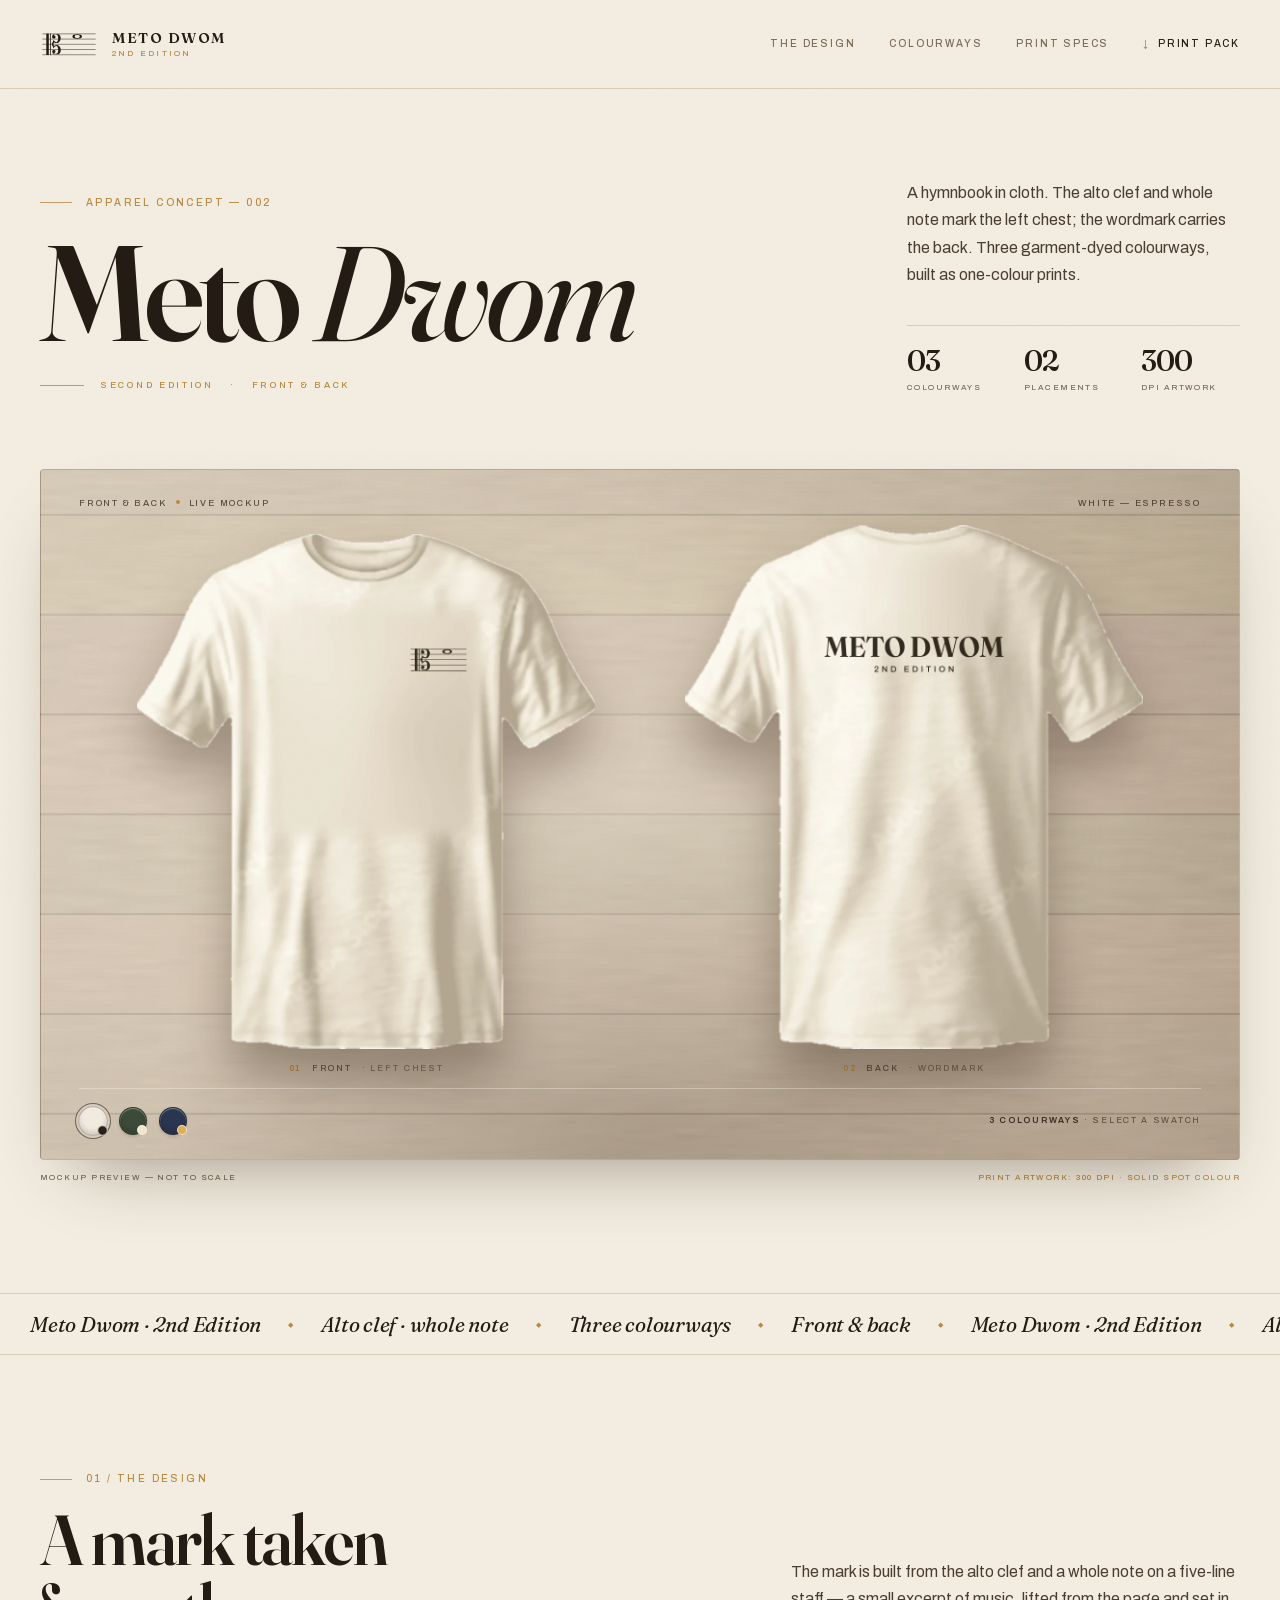
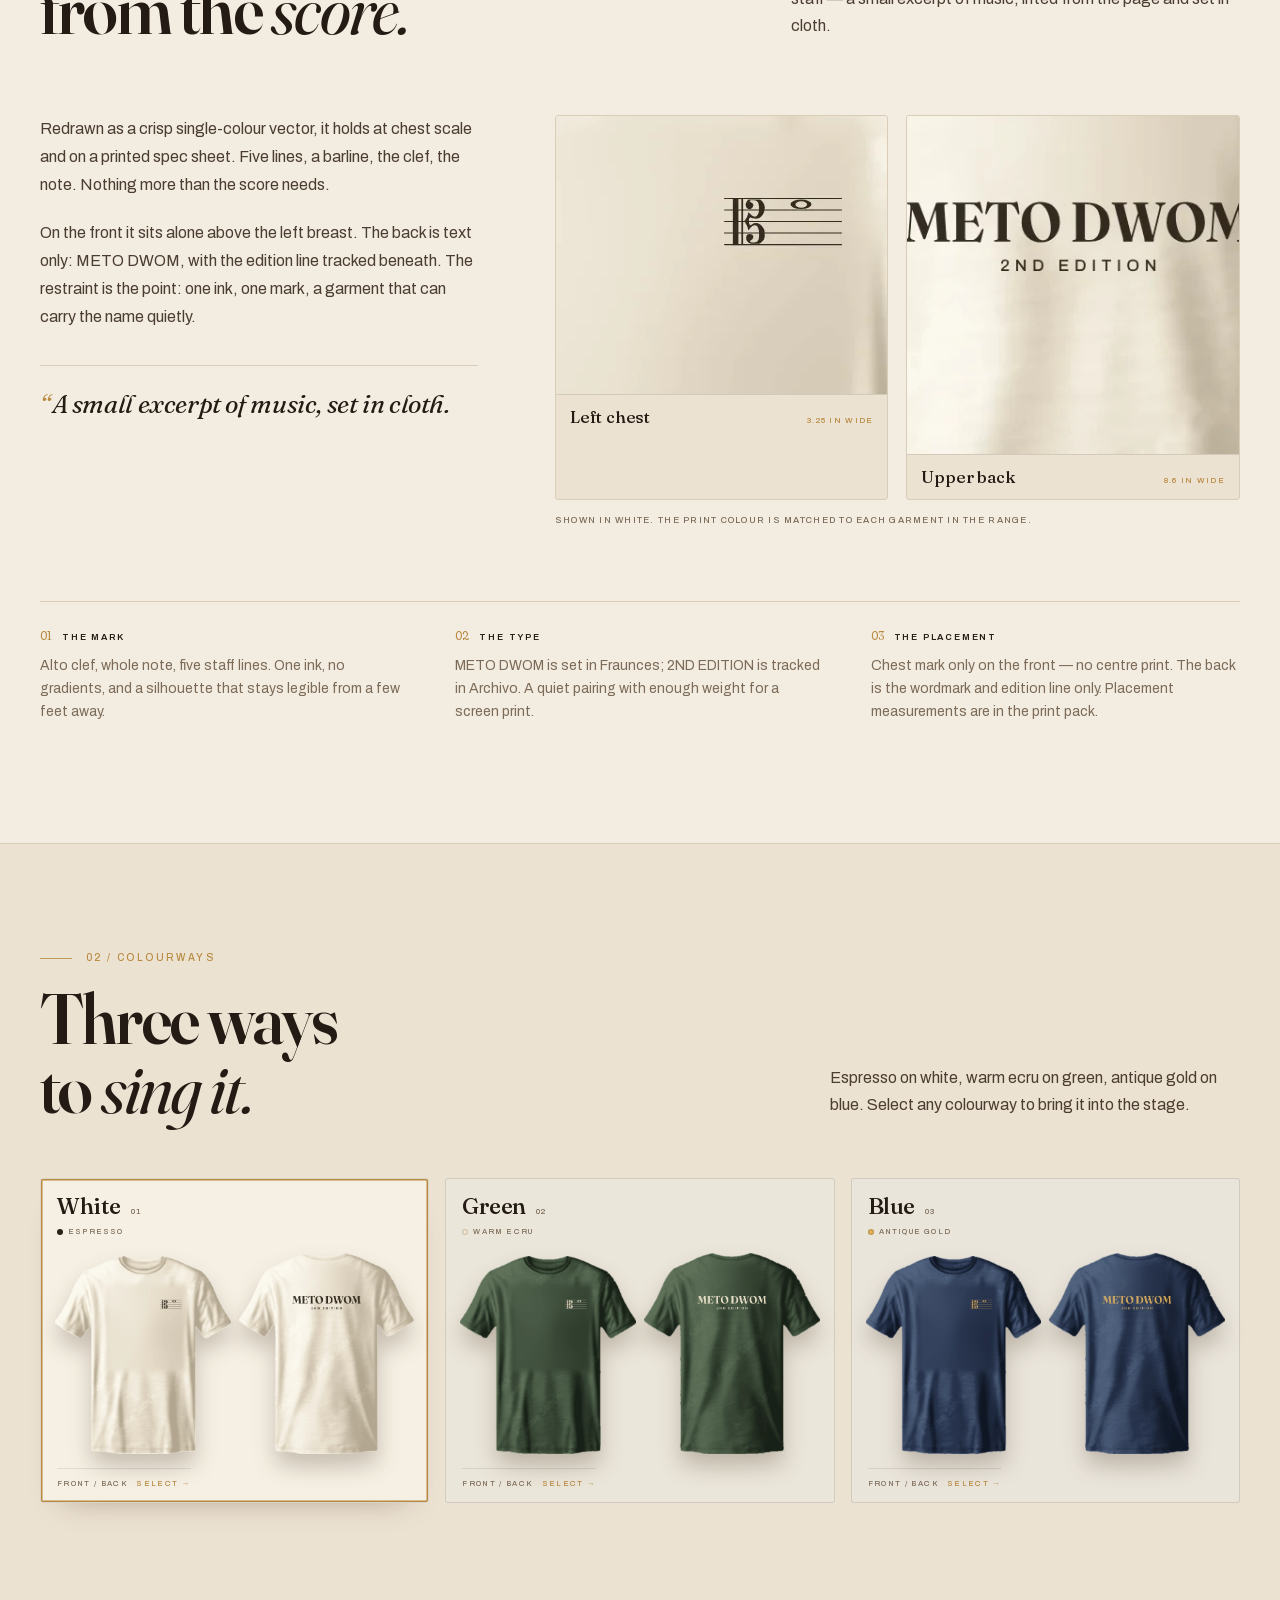
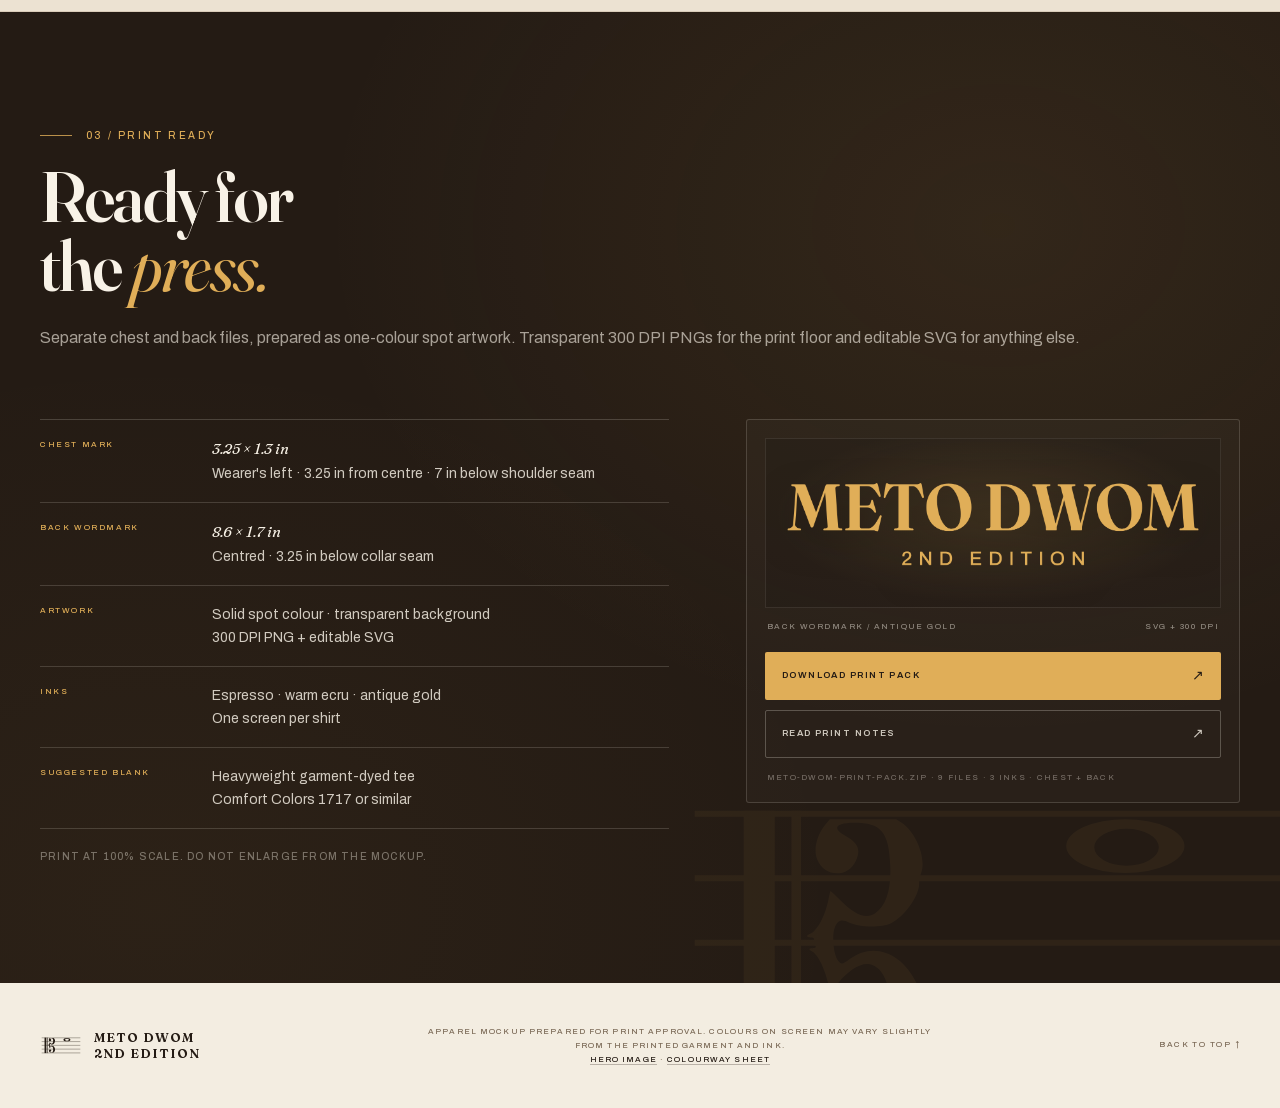
==== index.html @ 5fa2d460 "Build Meto Dwom 2nd Edition mockup" ====
<!doctype html>
<html lang="en">
<head>
  <meta charset="utf-8">
  <meta name="viewport" content="width=device-width, initial-scale=1">
  <title>Meto Dwom 2nd Edition — Apparel Mockup</title>
  <meta name="description" content="Apparel mockup for Meto Dwom 2nd Edition. Alto clef chest mark and back wordmark across three garment colourways, with print-ready artwork.">
  <meta name="theme-color" content="#f3ede1">
  <link rel="icon" href="assets/img/mark.svg" type="image/svg+xml">
  <link rel="alternate icon" href="favicon.ico">
  <link rel="apple-touch-icon" href="assets/img/apple-touch-icon.png">
  <link rel="preload" href="assets/fonts/fraunces-var.woff2" as="font" type="font/woff2" crossorigin>
  <link rel="preload" href="assets/fonts/archivo-var.woff2" as="font" type="font/woff2" crossorigin>
  <link rel="stylesheet" href="assets/css/style.css">
</head>
<body id="top">
  <svg class="svg-sprite" aria-hidden="true" focusable="false">
    <defs>
      <symbol id="staff-mark" viewBox="0 0 600 296">
        <g fill="none" stroke="currentColor" stroke-width="5" stroke-linecap="butt">
        <path d="M24 40H576"/><path d="M24 94H576"/><path d="M24 148H576"/><path d="M24 202H576"/><path d="M24 256H576"/>
        </g>
        <rect x="65" y="37.5" width="26" height="221" fill="currentColor"/>
        <rect x="105" y="37.5" width="8" height="221" fill="currentColor"/>
        <g transform="translate(117 40.5)"><g transform="translate(0 215) scale(0.1 -0.1)"><path d="M166 2067 c-75 -91 -103 -208 -72 -291 59 -154 259 -161 327 -11 42 92 15 150 -97 210 -107 58 -71 105 80 105 227 0 291 -75 303 -358 9 -200 -34 -337 -126 -399 -77 -52 -172 -15 -298 115 -40 41 -75 73 -76 71 -2 -2 -10 -33 -17 -69 -28 -142 -96 -267 -156 -291 -33 -12 -30 -29 6 -29 30 0 40 -13 19 -25 -7 -5 -3 -15 10 -29 24 -25 19 -36 -16 -36 -30 0 -30 -14 0 -27 51 -24 120 -173 142 -305 8 -50 15 -48 59 17 78 113 199 194 273 182 118 -20 183 -164 183 -410 0 -301 -54 -389 -244 -395 -160 -5 -223 42 -136 103 124 86 144 186 54 270 -45 42 -194 38 -235 -7 -81 -90 -60 -254 46 -347 77 -67 93 -71 316 -71 l201 0 60 32 c129 68 201 189 202 333 0 162 -10 248 -34 305 -119 279 -371 380 -572 229 -62 -46 -70 -47 -97 -14 -39 50 -55 213 -27 280 26 61 53 70 122 38 84 -40 271 -41 349 -4 113 55 235 229 234 331 -1 25 7 64 16 87 47 117 -39 341 -162 422 l-46 31 -278 0 -278 0 -35 -43z" fill="currentColor"/></g></g>
        <path d="M335 67a49.5 22.5 0 1 0 99 0a49.5 22.5 0 1 0 -99 0Z M358.5 68a27 15.5 0 1 0 54 0a27 15.5 0 1 0 -54 0Z" fill="currentColor" fill-rule="evenodd"/>
      </symbol>
    </defs>
  </svg>

  <header class="site-header">
    <div class="container header-inner">
      <a class="brand" href="#top" aria-label="Meto Dwom 2nd Edition, back to top">
        <svg class="brand-mark" viewBox="0 0 600 296" aria-hidden="true"><use href="#staff-mark"/></svg>
        <span class="brand-words">
          <span class="brand-name">Meto Dwom</span>
          <span class="brand-sub">2nd Edition</span>
        </span>
      </a>
      <nav class="header-nav" aria-label="Page sections">
        <a href="#design">The design</a>
        <a href="#colourways">Colourways</a>
        <a href="#print">Print specs</a>
        <a class="nav-cta" href="print/meto-dwom-print-pack.zip" download>Print pack</a>
      </nav>
    </div>
  </header>

  <main>
    <section class="hero" aria-labelledby="hero-title">
      <div class="container hero-head">
        <div class="hero-title">
          <p class="eyebrow">Apparel concept — 002</p>
          <h1 id="hero-title">Meto <em>Dwom</em></h1>
          <p class="edition-line">Second Edition <span>·</span> Front &amp; back</p>
        </div>
        <div class="hero-aside">
          <p class="lede">A hymnbook in cloth. The alto clef and whole note mark the left chest; the wordmark carries the back. Three garment-dyed colourways, built as one-colour prints.</p>
          <dl class="stats">
            <div><dt>03</dt><dd>colourways</dd></div>
            <div><dt>02</dt><dd>placements</dd></div>
            <div><dt>300</dt><dd>DPI artwork</dd></div>
          </dl>
        </div>
      </div>

      <div class="container stage-shell">
        <div class="stage" id="stage">
          <div class="stage-head">
            <span class="stage-label">Front &amp; back<span class="dot"></span>Live mockup</span>
            <span class="stage-meta" id="stage-meta">White — Espresso</span>
          </div>

          <div class="shirt-pair">
            <figure class="shirt-figure">
              <div class="shirt-wrap">
                <img id="hero-front" src="assets/img/tees/white-front.webp" width="966" height="1088" alt="White T-shirt, front view, with the Meto Dwom staff mark on the left chest" fetchpriority="high">
              </div>
              <figcaption><span class="fig-num">01</span> <span>Front</span> <span class="fig-detail">· Left chest</span></figcaption>
            </figure>
            <figure class="shirt-figure">
              <div class="shirt-wrap">
                <img id="hero-back" src="assets/img/tees/white-back.webp" width="950" height="1088" alt="White T-shirt, back view, with the Meto Dwom 2nd Edition wordmark" fetchpriority="high">
              </div>
              <figcaption><span class="fig-num">02</span> <span>Back</span> <span class="fig-detail">· Wordmark</span></figcaption>
            </figure>
          </div>

          <div class="stage-foot">
            <div class="swatches" id="swatches" role="group" aria-label="Choose a shirt colour"></div>
            <div class="stage-hint"><strong>3 colourways</strong> · select a swatch</div>
          </div>
        </div>
        <div class="stage-caption">
          <span>Mockup preview — not to scale</span>
          <span>Print artwork: 300 DPI · solid spot colour</span>
        </div>
      </div>
    </section>

    <div class="marquee" aria-hidden="true">
      <div class="marquee-track">
        <span>Meto Dwom · 2nd Edition</span><span>Alto clef · whole note</span><span>Three colourways</span><span>Front &amp; back</span>
        <span>Meto Dwom · 2nd Edition</span><span>Alto clef · whole note</span><span>Three colourways</span><span>Front &amp; back</span>
      </div>
    </div>

    <section class="design" id="design" aria-labelledby="design-title">
      <div class="container">
        <div class="design-head">
          <div>
            <p class="kicker">01 / The design</p>
            <h2 class="section-title" id="design-title">A mark taken<br>from the <em>score.</em></h2>
          </div>
          <p class="section-intro">The mark is built from the alto clef and a whole note on a five-line staff — a small excerpt of music, lifted from the page and set in cloth.</p>
        </div>

        <div class="design-grid">
          <div class="design-copy">
            <p>Redrawn as a crisp single-colour vector, it holds at chest scale and on a printed spec sheet. Five lines, a barline, the clef, the note. Nothing more than the score needs.</p>
            <p>On the front it sits alone above the left breast. The back is text only: METO DWOM, with the edition line tracked beneath. The restraint is the point: one ink, one mark, a garment that can carry the name quietly.</p>
            <blockquote class="pullquote">A small excerpt of music, set in cloth.</blockquote>
          </div>

          <div>
            <div class="detail-grid">
              <figure class="detail-card">
                <img src="assets/img/detail-chest.webp" width="370" height="278" alt="Close-up of the staff mark printed on the left chest of the white shirt" loading="lazy">
                <figcaption class="detail-meta">
                  <h3>Left chest</h3>
                  <span>3.25 in wide</span>
                </figcaption>
              </figure>
              <figure class="detail-card">
                <img src="assets/img/detail-back.webp" width="450" height="338" alt="Close-up of the Meto Dwom back wordmark on the white shirt" loading="lazy">
                <figcaption class="detail-meta">
                  <h3>Upper back</h3>
                  <span>8.6 in wide</span>
                </figcaption>
              </figure>
            </div>
            <p class="detail-caption">Shown in White. The print colour is matched to each garment in the range.</p>
          </div>
        </div>

        <div class="notes-row">
          <div class="note">
            <h3><span>01</span> The mark</h3>
            <p>Alto clef, whole note, five staff lines. One ink, no gradients, and a silhouette that stays legible from a few feet away.</p>
          </div>
          <div class="note">
            <h3><span>02</span> The type</h3>
            <p>METO DWOM is set in Fraunces; 2ND EDITION is tracked in Archivo. A quiet pairing with enough weight for a screen print.</p>
          </div>
          <div class="note">
            <h3><span>03</span> The placement</h3>
            <p>Chest mark only on the front — no centre print. The back is the wordmark and edition line only. Placement measurements are in the print pack.</p>
          </div>
        </div>
      </div>
    </section>

    <section class="colourways" id="colourways" aria-labelledby="colour-title">
      <div class="container">
        <div class="colour-head">
          <div>
            <p class="kicker">02 / Colourways</p>
            <h2 class="section-title" id="colour-title">Three ways<br>to <em>sing it.</em></h2>
          </div>
          <p class="section-intro">Espresso on white, warm ecru on green, antique gold on blue. Select any colourway to bring it into the stage.</p>
        </div>
        <div class="colour-grid" id="colour-grid"></div>
      </div>
    </section>

    <section class="print" id="print" aria-labelledby="print-title">
      <svg class="print-watermark" viewBox="0 0 600 296" aria-hidden="true"><use href="#staff-mark"/></svg>
      <div class="container">
        <div class="print-head">
          <p class="kicker">03 / Print ready</p>
          <h2 class="section-title" id="print-title">Ready for<br>the <em>press.</em></h2>
          <p class="section-intro">Separate chest and back files, prepared as one-colour spot artwork. Transparent 300 DPI PNGs for the print floor and editable SVG for anything else.</p>
        </div>

        <div class="print-grid">
          <div>
            <dl class="spec-list">
              <div class="spec-row">
                <dt>Chest mark</dt>
                <dd><em>3.25 × 1.3 in</em><br>Wearer's left · 3.25 in from centre · 7 in below shoulder seam</dd>
              </div>
              <div class="spec-row">
                <dt>Back wordmark</dt>
                <dd><em>8.6 × 1.7 in</em><br>Centred · 3.25 in below collar seam</dd>
              </div>
              <div class="spec-row">
                <dt>Artwork</dt>
                <dd>Solid spot colour · transparent background<br>300 DPI PNG + editable SVG</dd>
              </div>
              <div class="spec-row">
                <dt>Inks</dt>
                <dd>Espresso · warm ecru · antique gold<br>One screen per shirt</dd>
              </div>
              <div class="spec-row">
                <dt>Suggested blank</dt>
                <dd>Heavyweight garment-dyed tee<br>Comfort Colors 1717 or similar</dd>
              </div>
            </dl>
            <p class="spec-note">Print at 100% scale. Do not enlarge from the mockup.</p>
          </div>

          <div class="print-card">
            <div class="print-art">
              <img src="print/meto-dwom-back-gold.png" width="2700" height="626" alt="Gold Meto Dwom 2nd Edition back wordmark artwork on a dark panel" loading="lazy">
            </div>
            <div class="print-art-label">
              <span>Back wordmark / antique gold</span>
              <span>SVG + 300 DPI</span>
            </div>
            <div class="print-actions">
              <a class="btn" href="print/meto-dwom-print-pack.zip" download>Download print pack</a>
              <a class="btn btn-ghost" href="print/README.md" target="_blank" rel="noopener">Read print notes</a>
            </div>
            <p class="file-note">meto-dwom-print-pack.zip · 9 files · 3 inks · chest + back</p>
          </div>
        </div>
      </div>
    </section>
  </main>

  <footer class="site-footer">
    <div class="container footer-inner">
      <a class="footer-brand" href="#top" aria-label="Back to top">
        <svg class="brand-mark" viewBox="0 0 600 296" aria-hidden="true"><use href="#staff-mark"/></svg>
        <span>Meto Dwom<br>2nd Edition</span>
      </a>
      <p class="footer-note">Apparel mockup prepared for print approval. Colours on screen may vary slightly from the printed garment and ink.<br><a href="exports/meto-dwom-hero-white.png">Hero image</a> · <a href="exports/meto-dwom-colourways.png">Colourway sheet</a></p>
      <a class="to-top" href="#top">Back to top ↑</a>
    </div>
  </footer>

  <noscript>
    <div class="container" style="padding: 20px 0 40px; font-size: 12px; letter-spacing: .08em; text-transform: uppercase; color: #7c6b58;">
      Enable JavaScript to view the full colourway library.
    </div>
  </noscript>

  <script src="assets/js/app.js" defer></script>
</body>
</html>
---- assets/css/style.css ----
/* ---------------------------------------------------------------
   Meto Dwom 2nd Edition — apparel mockup
   --------------------------------------------------------------- */

@font-face {
  font-family: 'Fraunces';
  src: url('../fonts/fraunces-var.woff2') format('woff2');
  font-weight: 100 900;
  font-style: normal;
  font-display: swap;
}
@font-face {
  font-family: 'Fraunces';
  src: url('../fonts/fraunces-italic-var.woff2') format('woff2');
  font-weight: 400;
  font-style: italic;
  font-display: swap;
}
@font-face {
  font-family: 'Archivo';
  src: url('../fonts/archivo-var.woff2') format('woff2');
  font-weight: 100 900;
  font-style: normal;
  font-display: swap;
}

:root {
  --paper: #f3ede1;
  --paper-deep: #ece2d2;
  --cream: #f8f2e7;
  --ink: #241b14;
  --ink-soft: #4b3d30;
  --muted: #7c6b58;
  --line: #d9ccb9;
  --line-soft: rgba(36, 27, 20, .12);
  --gold: #b8893f;
  --gold-ink: #e0ae58;
  --espresso: #241b14;
  --display: 'Fraunces', 'Iowan Old Style', Georgia, serif;
  --sans: 'Archivo', 'Helvetica Neue', Helvetica, Arial, sans-serif;
  --ease: cubic-bezier(.22, .8, .28, 1);
}

* { box-sizing: border-box; }

html {
  scroll-behavior: smooth;
  -webkit-text-size-adjust: 100%;
}

body {
  margin: 0;
  background: var(--paper);
  color: var(--ink);
  font-family: var(--sans);
  font-size: 16px;
  line-height: 1.6;
  -webkit-font-smoothing: antialiased;
  text-rendering: optimizeLegibility;
}

body::after {
  content: '';
  position: fixed;
  inset: 0;
  z-index: 50;
  pointer-events: none;
  opacity: .028;
  background-image: url('../img/grain.png');
  background-size: 160px 160px;
  mix-blend-mode: multiply;
}

::selection {
  background: var(--gold-ink);
  color: var(--ink);
}

img { max-width: 100%; }
a { color: inherit; }
button { font: inherit; color: inherit; }

.svg-sprite {
  position: absolute;
  width: 0;
  height: 0;
  overflow: hidden;
}

.container {
  width: min(1320px, calc(100% - 80px));
  margin-inline: auto;
}

.eyebrow,
.kicker {
  display: flex;
  align-items: center;
  gap: 14px;
  margin: 0;
  font-family: var(--sans);
  font-size: 10px;
  font-weight: 500;
  line-height: 1.2;
  letter-spacing: .24em;
  text-transform: uppercase;
  color: var(--gold);
}

.eyebrow::before,
.kicker::before {
  content: '';
  width: 32px;
  height: 1px;
  flex: none;
  background: currentColor;
  opacity: .8;
}

.section-title {
  margin: 20px 0 0;
  font-family: var(--display);
  font-weight: 600;
  font-size: clamp(2.75rem, 5.5vw, 5rem);
  line-height: .98;
  letter-spacing: -.025em;
  font-variation-settings: 'opsz' 144, 'wght' 600;
}

.section-title em {
  font-weight: 400;
  font-style: italic;
}

.section-intro {
  margin: 24px 0 0;
  max-width: 480px;
  color: var(--ink-soft);
  font-size: 16px;
  line-height: 1.7;
}

/* ---------------- header ---------------- */

.site-header {
  border-bottom: 1px solid var(--line);
}

.header-inner {
  min-height: 88px;
  display: flex;
  align-items: center;
  justify-content: space-between;
  gap: 28px;
}

.brand {
  display: inline-flex;
  align-items: center;
  gap: 14px;
  text-decoration: none;
}

.brand-mark {
  width: 58px;
  height: auto;
  color: var(--ink);
  flex: none;
}

.brand-words {
  display: flex;
  flex-direction: column;
  gap: 5px;
}

.brand-name {
  font-family: var(--display);
  font-size: 15px;
  font-weight: 600;
  letter-spacing: .1em;
  line-height: 1;
  text-transform: uppercase;
  font-variation-settings: 'opsz' 60, 'wght' 600;
}

.brand-sub {
  font-size: 8px;
  font-weight: 500;
  letter-spacing: .28em;
  line-height: 1;
  text-transform: uppercase;
  color: var(--gold);
}

.header-nav {
  display: flex;
  align-items: center;
  gap: 34px;
}

.header-nav a {
  position: relative;
  font-size: 10px;
  font-weight: 500;
  letter-spacing: .18em;
  text-transform: uppercase;
  text-decoration: none;
  color: var(--muted);
  transition: color .2s ease;
}

.header-nav a::after {
  content: '';
  position: absolute;
  left: 0;
  right: 0;
  bottom: -7px;
  height: 1px;
  background: var(--ink);
  transform: scaleX(0);
  transform-origin: left;
  transition: transform .3s var(--ease);
}

.header-nav a:hover { color: var(--ink); }
.header-nav a:hover::after { transform: scaleX(1); }

.header-nav .nav-cta {
  color: var(--ink);
  padding: 10px 0;
}

.header-nav .nav-cta::before {
  content: '↓';
  margin-right: 8px;
  color: var(--gold);
}

.header-nav .nav-cta::after { display: none; }

/* ---------------- hero ---------------- */

.hero {
  padding-top: clamp(56px, 7vw, 96px);
}

.hero-head {
  display: grid;
  grid-template-columns: minmax(0, 1.4fr) minmax(280px, .6fr);
  align-items: end;
  gap: clamp(36px, 7vw, 112px);
}

.hero-title {
  animation: rise .9s var(--ease) both;
}

.hero-title h1 {
  margin: 28px 0 0;
  font-family: var(--display);
  font-weight: 600;
  font-size: clamp(4.4rem, 10.6vw, 9.6rem);
  line-height: .82;
  letter-spacing: -.038em;
  font-variation-settings: 'opsz' 144, 'wght' 600;
}

.hero-title h1 em {
  display: inline-block;
  font-weight: 400;
  font-style: italic;
  letter-spacing: -.025em;
}

.edition-line {
  display: flex;
  align-items: center;
  gap: 16px;
  margin-top: 30px;
  font-size: 9px;
  font-weight: 500;
  letter-spacing: .3em;
  text-transform: uppercase;
  color: var(--gold);
}

.edition-line::before {
  content: '';
  width: 44px;
  height: 1px;
  background: var(--gold);
  opacity: .8;
}

.hero-aside {
  padding-bottom: 8px;
  animation: rise .9s .12s var(--ease) both;
}

.lede {
  margin: 0;
  max-width: 440px;
  color: var(--ink-soft);
  font-size: 16px;
  line-height: 1.72;
}

.stats {
  display: grid;
  grid-template-columns: repeat(3, 1fr);
  gap: 18px;
  margin: 36px 0 0;
  padding-top: 20px;
  border-top: 1px solid var(--line);
}

.stats div { min-width: 0; }

.stats dt {
  font-family: var(--display);
  font-size: 30px;
  font-weight: 500;
  line-height: 1;
  letter-spacing: -.03em;
  font-variation-settings: 'opsz' 60, 'wght' 500;
}

.stats dd {
  margin: 7px 0 0;
  font-size: 8px;
  font-weight: 500;
  letter-spacing: .18em;
  line-height: 1.35;
  text-transform: uppercase;
  color: var(--muted);
}

/* ---------------- stage ---------------- */

.stage-shell {
  margin-top: clamp(42px, 6vw, 68px);
  animation: rise 1s .2s var(--ease) both;
}

.stage {
  position: relative;
  isolation: isolate;
  overflow: hidden;
  padding: 26px 38px 24px;
  border: 1px solid rgba(88, 58, 28, .16);
  border-radius: 4px;
  background-image:
    linear-gradient(112deg, rgba(255, 248, 235, .3), rgba(68, 43, 20, .16)),
    url('../img/wood.webp');
  background-size: cover;
  background-position: center;
  box-shadow: 0 34px 70px -35px rgba(46, 29, 12, .45);
}

.stage::before {
  content: '';
  position: absolute;
  inset: 0;
  z-index: -1;
  background:
    radial-gradient(ellipse at 50% 48%, rgba(255, 248, 233, .34), transparent 62%),
    radial-gradient(ellipse at 50% 110%, rgba(44, 26, 10, .2), transparent 58%);
}

.stage-head,
.stage-foot,
.stage-caption {
  display: flex;
  align-items: center;
  justify-content: space-between;
  gap: 20px;
}

.stage-head {
  position: relative;
  z-index: 2;
  font-size: 9px;
  font-weight: 500;
  letter-spacing: .2em;
  text-transform: uppercase;
  color: rgba(42, 27, 15, .7);
}

.stage-head .dot {
  display: inline-block;
  width: 4px;
  height: 4px;
  margin: 0 9px 2px;
  border-radius: 50%;
  background: var(--gold);
}

.stage-meta { text-align: right; }

.shirt-pair {
  display: grid;
  grid-template-columns: repeat(2, minmax(0, 1fr));
  align-items: end;
  gap: clamp(24px, 7vw, 104px);
  max-width: 1050px;
  margin: 4px auto 2px;
  padding: 10px 2% 6px;
}

.shirt-figure {
  margin: 0;
  text-align: center;
}

.shirt-wrap {
  position: relative;
  filter: drop-shadow(0 30px 25px rgba(43, 24, 8, .33));
  transition: transform .6s var(--ease), filter .6s var(--ease);
}

.shirt-figure:hover .shirt-wrap {
  transform: translateY(-5px);
  filter: drop-shadow(0 38px 32px rgba(43, 24, 8, .37));
}

.shirt-wrap img {
  display: block;
  width: 100%;
  height: auto;
  transition: opacity .22s ease;
}

.shirt-wrap img.is-swapping { opacity: .15; }

.shirt-figure figcaption {
  display: flex;
  justify-content: center;
  align-items: baseline;
  gap: 10px;
  margin-top: 14px;
  font-size: 8.5px;
  font-weight: 500;
  line-height: 1.3;
  letter-spacing: .22em;
  text-transform: uppercase;
  color: rgba(42, 27, 15, .66);
}

.fig-num {
  color: var(--gold);
  font-weight: 600;
}

.fig-detail { opacity: .7; }

.stage-foot {
  position: relative;
  z-index: 2;
  margin-top: 8px;
  padding-top: 18px;
  border-top: 1px solid rgba(255, 248, 235, .32);
}

.swatches {
  display: flex;
  flex-wrap: wrap;
  align-items: center;
  gap: 12px;
}

.swatch {
  position: relative;
  width: 28px;
  height: 28px;
  padding: 0;
  border: 1px solid rgba(34, 22, 12, .28);
  border-radius: 50%;
  background: var(--c);
  cursor: pointer;
  transition: transform .22s var(--ease), box-shadow .22s ease;
  box-shadow:
    inset 0 1px 1px rgba(255, 255, 255, .38),
    inset 0 -3px 5px rgba(0, 0, 0, .13),
    0 2px 3px rgba(50, 30, 12, .14);
}

.swatch::after {
  content: '';
  position: absolute;
  right: -1px;
  bottom: -1px;
  width: 8px;
  height: 8px;
  border: 1px solid rgba(255, 248, 235, .7);
  border-radius: 50%;
  background: var(--inkdot, var(--ink));
}

.swatch:hover { transform: scale(1.1); }

.swatch:focus-visible {
  outline: 1px solid var(--paper);
  outline-offset: 4px;
}

.swatch.is-active {
  transform: scale(1.06);
  box-shadow:
    inset 0 1px 1px rgba(255, 255, 255, .38),
    inset 0 -3px 5px rgba(0, 0, 0, .13),
    0 0 0 2px rgba(255, 248, 235, .7),
    0 0 0 3px rgba(38, 24, 13, .55);
}

.stage-hint {
  font-size: 8.5px;
  font-weight: 500;
  letter-spacing: .2em;
  line-height: 1.4;
  text-transform: uppercase;
  color: rgba(42, 27, 15, .58);
  text-align: right;
}

.stage-hint strong {
  color: rgba(42, 27, 15, .86);
  font-weight: 600;
}

.stage-caption {
  margin-top: 12px;
  font-size: 8px;
  font-weight: 500;
  letter-spacing: .18em;
  line-height: 1.4;
  text-transform: uppercase;
  color: var(--muted);
}

.stage-caption span:last-child { color: var(--gold); }

/* ---------------- marquee ---------------- */

.marquee {
  position: relative;
  overflow: hidden;
  height: 62px;
  margin-top: clamp(70px, 9vw, 110px);
  border-top: 1px solid var(--line);
  border-bottom: 1px solid var(--line);
}

.marquee-track {
  position: absolute;
  top: 0;
  left: 0;
  display: flex;
  align-items: center;
  width: max-content;
  height: 100%;
  animation: marquee 42s linear infinite;
}

.marquee:hover .marquee-track { animation-play-state: paused; }

.marquee span {
  position: relative;
  display: inline-block;
  padding: 0 30px;
  white-space: nowrap;
  font-family: var(--display);
  font-size: 21px;
  font-style: italic;
  font-weight: 400;
  letter-spacing: -.01em;
  color: var(--ink);
}

.marquee span::after {
  content: '◆';
  position: absolute;
  right: -2px;
  top: 50%;
  transform: translateY(-48%);
  font-size: 7px;
  font-style: normal;
  color: var(--gold);
}

/* ---------------- design ---------------- */

.design { padding-top: clamp(78px, 10vw, 118px); }

.design-head {
  display: grid;
  grid-template-columns: minmax(0, 1.2fr) minmax(260px, .8fr);
  align-items: end;
  gap: clamp(32px, 6vw, 90px);
}

.design-head .section-intro { margin-bottom: 4px; }

.design-grid {
  display: grid;
  grid-template-columns: minmax(0, .78fr) minmax(0, 1.22fr);
  gap: clamp(34px, 6vw, 86px);
  margin-top: clamp(48px, 6vw, 72px);
  align-items: start;
}

.design-copy {
  position: sticky;
  top: 34px;
}

.design-copy p {
  margin: 0 0 20px;
  color: var(--ink-soft);
  font-size: 16px;
  line-height: 1.75;
}

.design-copy p:last-child { margin-bottom: 0; }

.pullquote {
  margin: 34px 0 0;
  padding: 22px 0 0;
  border-top: 1px solid var(--line);
  font-family: var(--display);
  font-style: italic;
  font-weight: 400;
  font-size: clamp(1.3rem, 2vw, 1.7rem);
  line-height: 1.3;
  letter-spacing: -.015em;
  color: var(--ink);
}

.pullquote::before {
  content: '“';
  margin-right: 2px;
  color: var(--gold);
}

.detail-grid {
  display: grid;
  grid-template-columns: repeat(2, minmax(0, 1fr));
  gap: 18px;
}

.detail-card {
  margin: 0;
  border: 1px solid var(--line);
  border-radius: 3px;
  background: var(--paper-deep);
  overflow: hidden;
}

.detail-card img {
  display: block;
  width: 100%;
  aspect-ratio: 4 / 3;
  object-fit: cover;
}

.detail-meta {
  display: flex;
  align-items: baseline;
  justify-content: space-between;
  gap: 12px;
  padding: 13px 14px 12px;
  border-top: 1px solid rgba(36, 27, 20, .12);
}

.detail-meta h3 {
  margin: 0;
  font-family: var(--display);
  font-size: 17px;
  font-weight: 500;
  line-height: 1.1;
  letter-spacing: -.01em;
  font-variation-settings: 'opsz' 30, 'wght' 500;
}

.detail-meta span {
  font-size: 8px;
  font-weight: 500;
  letter-spacing: .16em;
  line-height: 1.3;
  text-transform: uppercase;
  color: var(--gold);
  white-space: nowrap;
}

.detail-caption {
  margin: 14px 0 0;
  font-size: 9px;
  font-weight: 500;
  letter-spacing: .14em;
  line-height: 1.5;
  text-transform: uppercase;
  color: var(--muted);
}

.notes-row {
  display: grid;
  grid-template-columns: repeat(3, minmax(0, 1fr));
  gap: clamp(24px, 4vw, 46px);
  margin-top: clamp(50px, 6vw, 74px);
  padding-top: 26px;
  border-top: 1px solid var(--line);
}

.note { min-width: 0; }

.note h3 {
  display: flex;
  align-items: baseline;
  gap: 10px;
  margin: 0 0 10px;
  font-size: 9px;
  font-weight: 600;
  letter-spacing: .2em;
  line-height: 1.3;
  text-transform: uppercase;
  color: var(--ink);
}

.note h3 span {
  font-family: var(--display);
  font-size: 12px;
  font-weight: 400;
  letter-spacing: 0;
  color: var(--gold);
}

.note p {
  margin: 0;
  color: var(--muted);
  font-size: 14px;
  line-height: 1.65;
}

/* ---------------- colourways ---------------- */

.colourways {
  margin-top: clamp(78px, 10vw, 120px);
  padding: clamp(70px, 9vw, 108px) 0;
  background: var(--paper-deep);
  border-top: 1px solid var(--line);
  border-bottom: 1px solid var(--line);
}

.colour-head {
  display: flex;
  align-items: end;
  justify-content: space-between;
  gap: 40px;
}

.colour-head .section-intro {
  max-width: 410px;
  margin: 0 0 4px;
}

.colour-grid {
  display: grid;
  grid-template-columns: repeat(3, minmax(0, 1fr));
  gap: 16px;
  margin-top: clamp(38px, 5vw, 56px);
}

.colour-card {
  --c: #b4552d;
  --inkdot: #e0ae58;
  position: relative;
  display: flex;
  flex-direction: column;
  min-width: 0;
  padding: 16px 16px 13px;
  border: 1px solid rgba(36, 27, 20, .13);
  border-radius: 3px;
  background: #f6f0e4;
  background: color-mix(in srgb, var(--c) 6%, #f6f0e4);
  text-align: left;
  color: var(--ink);
  cursor: pointer;
  transition: transform .35s var(--ease), box-shadow .35s var(--ease), border-color .35s ease;
}

.colour-card:hover {
  transform: translateY(-5px);
  border-color: rgba(36, 27, 20, .28);
  box-shadow: 0 22px 36px -22px rgba(46, 28, 12, .38);
}

.colour-card:focus-visible {
  outline: 1px solid var(--ink);
  outline-offset: 3px;
}

.colour-card.is-active {
  box-shadow:
    inset 0 0 0 1.5px var(--gold),
    0 18px 30px -24px rgba(46, 28, 12, .38);
}

.card-top {
  display: flex;
  align-items: baseline;
  justify-content: space-between;
  gap: 10px;
}

.card-name {
  font-family: var(--display);
  font-size: 23px;
  font-weight: 500;
  line-height: 1;
  letter-spacing: -.02em;
  font-variation-settings: 'opsz' 40, 'wght' 500;
}

.card-num {
  font-size: 8px;
  font-weight: 500;
  letter-spacing: .18em;
  color: var(--muted);
}

.card-ink {
  display: inline-flex;
  align-items: center;
  gap: 5px;
  margin-top: 8px;
  font-size: 7.5px;
  font-weight: 500;
  letter-spacing: .16em;
  line-height: 1.3;
  text-transform: uppercase;
  color: var(--muted);
}

.card-ink i {
  width: 6px;
  height: 6px;
  flex: none;
  border: 1px solid rgba(36, 27, 20, .18);
  border-radius: 50%;
  background: var(--inkdot);
}

.card-pair {
  display: grid;
  grid-template-columns: repeat(2, minmax(0, 1fr));
  align-items: end;
  gap: 8px;
  margin: 16px -2px 14px;
}

.card-pair img {
  display: block;
  width: 100%;
  height: auto;
  filter: drop-shadow(0 13px 11px rgba(47, 27, 10, .23));
  transition: transform .4s var(--ease);
}

.colour-card:hover .card-pair img:first-child { transform: translateY(-3px) rotate(-.4deg); }
.colour-card:hover .card-pair img:last-child { transform: translateY(-3px) rotate(.4deg); }

.card-foot {
  display: flex;
  align-items: center;
  justify-content: space-between;
  gap: 8px;
  margin-top: auto;
  padding-top: 10px;
  border-top: 1px solid rgba(36, 27, 20, .1);
  font-size: 7.5px;
  font-weight: 500;
  letter-spacing: .18em;
  line-height: 1.3;
  text-transform: uppercase;
  color: var(--muted);
}

.card-select {
  color: var(--gold);
  transition: color .2s ease;
}

.colour-card:hover .card-select { color: var(--ink); }

/* ---------------- print ---------------- */

.print {
  position: relative;
  overflow: hidden;
  padding: clamp(78px, 10vw, 118px) 0;
  background: var(--espresso);
  color: var(--cream);
}

.print::before {
  content: '';
  position: absolute;
  inset: 0;
  background:
    radial-gradient(ellipse at 78% 22%, rgba(224, 174, 88, .08), transparent 48%),
    radial-gradient(ellipse at 12% 92%, rgba(224, 174, 88, .045), transparent 44%);
  pointer-events: none;
}

.print-watermark {
  position: absolute;
  right: -8%;
  bottom: -14%;
  width: min(720px, 56vw);
  color: var(--gold-ink);
  opacity: .055;
  pointer-events: none;
}

.print .container { position: relative; z-index: 1; }

.print .kicker { color: var(--gold-ink); }

.print .section-title { color: var(--cream); }
.print .section-title em { color: var(--gold-ink); }

.print .section-intro {
  max-width: 100%;
  color: rgba(248, 242, 231, .62);
}

.spec-row dd { overflow-wrap: anywhere; }

.print-grid {
  display: grid;
  grid-template-columns: minmax(0, 1.12fr) minmax(300px, .88fr);
  align-items: start;
  gap: clamp(38px, 6vw, 82px);
  margin-top: clamp(48px, 6vw, 68px);
}

.print-grid > * { min-width: 0; }

.spec-list {
  margin: 0;
  border-top: 1px solid rgba(248, 242, 231, .18);
}

.spec-row {
  display: grid;
  grid-template-columns: 148px minmax(0, 1fr);
  gap: 24px;
  padding: 17px 0;
  border-bottom: 1px solid rgba(248, 242, 231, .16);
}

.spec-row dt {
  padding-top: 2px;
  font-size: 8px;
  font-weight: 500;
  letter-spacing: .2em;
  line-height: 1.5;
  text-transform: uppercase;
  color: var(--gold-ink);
}

.spec-row dd {
  margin: 0;
  font-size: 14px;
  line-height: 1.65;
  color: rgba(248, 242, 231, .82);
}

.spec-row dd em {
  font-family: var(--display);
  font-style: italic;
  font-size: 15px;
  color: var(--cream);
}

.spec-note {
  margin: 20px 0 0;
  font-size: 10px;
  font-weight: 500;
  letter-spacing: .12em;
  line-height: 1.6;
  text-transform: uppercase;
  color: rgba(248, 242, 231, .4);
}

.print-card {
  min-width: 0;
  max-width: 100%;
  border: 1px solid rgba(248, 242, 231, .16);
  border-radius: 3px;
  background: rgba(255, 255, 255, .025);
  padding: 18px;
}

.print-art {
  position: relative;
  display: flex;
  align-items: center;
  justify-content: center;
  min-width: 0;
  min-height: 170px;
  padding: 20px 12px;
  overflow: hidden;
  background:
    radial-gradient(ellipse at 50% 45%, rgba(224, 174, 88, .12), transparent 68%),
    rgba(0, 0, 0, .12);
  border: 1px solid rgba(248, 242, 231, .09);
}

.print-art img {
  display: block;
  width: 100%;
  max-width: 100%;
  height: auto;
  filter: drop-shadow(0 12px 18px rgba(0, 0, 0, .25));
}

.print-art-label {
  display: flex;
  justify-content: space-between;
  gap: 16px;
  margin: 13px 2px 0;
  font-size: 8px;
  font-weight: 500;
  letter-spacing: .18em;
  line-height: 1.4;
  text-transform: uppercase;
  color: rgba(248, 242, 231, .48);
}

.print-actions {
  display: flex;
  flex-direction: column;
  gap: 10px;
  margin-top: 20px;
}

.btn {
  display: inline-flex;
  max-width: 100%;
  align-items: center;
  justify-content: space-between;
  gap: 16px;
  min-height: 48px;
  padding: 0 16px;
  border: 1px solid transparent;
  border-radius: 2px;
  background: var(--gold-ink);
  color: var(--espresso);
  font-size: 9px;
  font-weight: 600;
  letter-spacing: .16em;
  line-height: 1.3;
  text-transform: uppercase;
  text-decoration: none;
  transition: background .2s ease, color .2s ease, border-color .2s ease;
}

.btn::after {
  content: '↗';
  font-family: var(--sans);
  font-size: 14px;
  font-weight: 400;
  letter-spacing: 0;
}

.btn:hover { background: var(--cream); }

.btn-ghost {
  background: transparent;
  border-color: rgba(248, 242, 231, .25);
  color: rgba(248, 242, 231, .8);
}

.btn-ghost:hover {
  background: rgba(248, 242, 231, .08);
  border-color: rgba(248, 242, 231, .5);
  color: var(--cream);
}

.file-note {
  margin: 14px 2px 0;
  font-size: 8px;
  font-weight: 500;
  letter-spacing: .16em;
  line-height: 1.5;
  text-transform: uppercase;
  color: rgba(248, 242, 231, .35);
}

/* ---------------- footer ---------------- */

.site-footer {
  padding: 42px 0;
  background: var(--paper);
}

.footer-inner {
  display: flex;
  align-items: center;
  justify-content: space-between;
  gap: 28px;
}

.footer-brand {
  display: inline-flex;
  align-items: center;
  gap: 12px;
  text-decoration: none;
}

.footer-brand .brand-mark { width: 42px; }

.footer-brand span {
  font-family: var(--display);
  font-size: 13px;
  font-weight: 600;
  letter-spacing: .08em;
  line-height: 1.2;
  text-transform: uppercase;
}

.footer-note a {
  color: var(--ink);
  text-decoration: none;
  border-bottom: 1px solid rgba(36, 27, 20, .28);
  transition: color .2s ease, border-color .2s ease;
}

.footer-note a:hover {
  color: var(--gold);
  border-color: var(--gold);
}

.footer-note {
  max-width: 520px;
  margin: 0;
  font-size: 8px;
  font-weight: 500;
  letter-spacing: .14em;
  line-height: 1.7;
  text-transform: uppercase;
  color: var(--muted);
  text-align: center;
}

.to-top {
  font-size: 8px;
  font-weight: 500;
  letter-spacing: .18em;
  text-transform: uppercase;
  text-decoration: none;
  color: var(--muted);
  white-space: nowrap;
}

.to-top:hover { color: var(--ink); }

/* ---------------- animation ---------------- */

@keyframes rise {
  from { opacity: 0; transform: translateY(22px); }
  to { opacity: 1; transform: translateY(0); }
}

@keyframes marquee {
  to { transform: translateX(-50%); }
}

@media (prefers-reduced-motion: reduce) {
  html { scroll-behavior: auto; }
  *, *::before, *::after {
    animation-duration: .001ms !important;
    animation-iteration-count: 1 !important;
    transition-duration: .001ms !important;
  }
}

/* ---------------- responsive ---------------- */

@media (max-width: 1120px) {
  .container { width: min(1320px, calc(100% - 56px)); }
  .hero-head { grid-template-columns: minmax(0, 1.25fr) minmax(260px, .75fr); }
  .print-grid { grid-template-columns: minmax(0, 1fr) minmax(320px, .9fr); }
}

@media (max-width: 900px) {
  .container { width: calc(100% - 44px); }
  .header-nav { gap: 22px; }
  .hero-head,
  .design-head,
  .print-grid {
    grid-template-columns: 1fr;
    gap: 30px;
  }
  .hero-aside { max-width: 560px; }
  .stats { max-width: 440px; }
  .stage { padding: 22px 22px 20px; }
  .shirt-pair { gap: 22px; padding-inline: 0; }
  .design-grid { grid-template-columns: 1fr; }
  .design-copy { position: static; max-width: 660px; }
  .detail-grid { max-width: 760px; }
  .notes-row { grid-template-columns: 1fr; gap: 22px; }
  .notes-row .note { max-width: 600px; }
  .colour-head { align-items: flex-start; flex-direction: column; gap: 24px; }
  .colour-head .section-intro { max-width: 520px; }
  .colour-grid { grid-template-columns: 1fr; }
  .print-grid { max-width: 760px; }
  .print-watermark { width: 520px; right: -15%; bottom: -8%; }
  .footer-inner { flex-wrap: wrap; }
  .footer-note { order: 3; max-width: 100%; text-align: left; }
}

@media (max-width: 700px) {
  .container { width: calc(100% - 36px); }

  .header-inner { min-height: 74px; gap: 16px; }
  .brand-mark { width: 48px; }
  .brand-name { font-size: 13px; }
  .header-nav a:not(.nav-cta) { display: none; }
  .header-nav .nav-cta { font-size: 8px; }
  .header-nav .nav-cta::before { margin-right: 5px; }

  .hero-title h1 { font-size: clamp(3.75rem, 15vw, 5.6rem); }
  .edition-line { margin-top: 22px; font-size: 8px; }
  .lede { font-size: 15px; }

  .stage { padding: 16px 14px 15px; }
  .stage-head { font-size: 7.5px; letter-spacing: .14em; gap: 10px; }
  .stage-head .dot { margin: 0 4px 2px; }
  .shirt-pair { gap: 10px; margin-top: 2px; }
  .shirt-wrap { filter: drop-shadow(0 18px 15px rgba(43, 24, 8, .3)); }
  .shirt-figure figcaption {
    gap: 5px;
    margin-top: 9px;
    font-size: 6.5px;
    letter-spacing: .14em;
  }
  .fig-detail { display: none; }
  .stage-foot { flex-direction: column; align-items: flex-start; gap: 10px; padding-top: 14px; }
  .swatches { gap: 9px; }
  .swatch { width: 24px; height: 24px; }
  .stage-hint { text-align: left; font-size: 7.5px; }
  .stage-caption { font-size: 7px; gap: 10px; }

  .marquee { height: 50px; margin-top: 68px; }
  .marquee span { font-size: 18px; padding: 0 22px; }

  .section-title { font-size: clamp(2.55rem, 9vw, 3.5rem); }
  .section-intro { font-size: 15px; }

  .detail-grid { grid-template-columns: 1fr; }
  .detail-meta h3 { font-size: 16px; }

  .colour-grid { grid-template-columns: 1fr; gap: 12px; }
  .colour-card { padding: 15px 15px 13px; }
  .card-pair { margin-top: 12px; }
  .card-name { font-size: 24px; }

  .print-grid { gap: 34px; }
  .spec-row { grid-template-columns: 1fr; gap: 6px; padding: 14px 0; }
  .spec-row dt { padding-top: 0; }
  .print-card { padding: 12px; }
  .print-art { min-height: 150px; padding: 14px 8px; }
  .print-actions { gap: 8px; }
  .btn { min-height: 46px; }

  .footer-inner { align-items: flex-start; }
  .to-top { margin-left: auto; }
}

@media (max-width: 390px) {
  .swatch { width: 22px; height: 22px; }
  .swatches { gap: 8px; }
  .stage-head .stage-meta { display: none; }
}
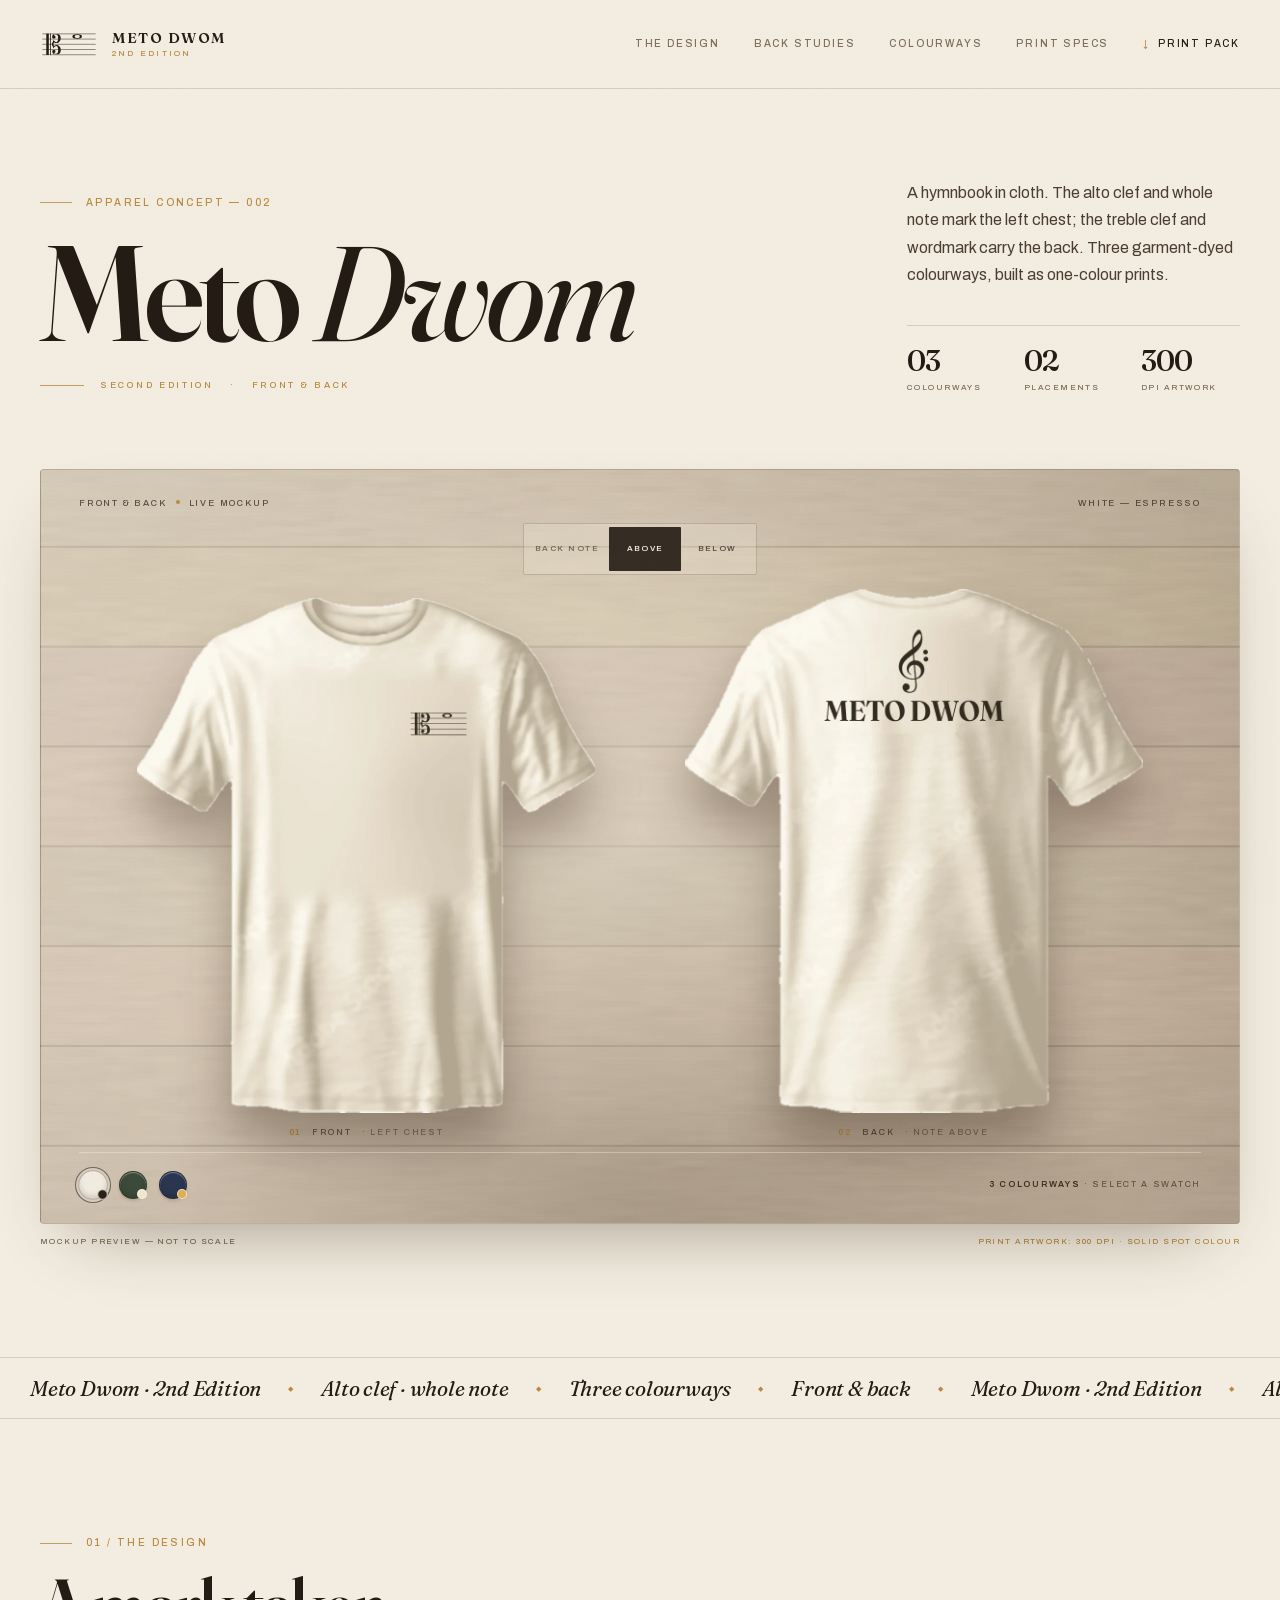
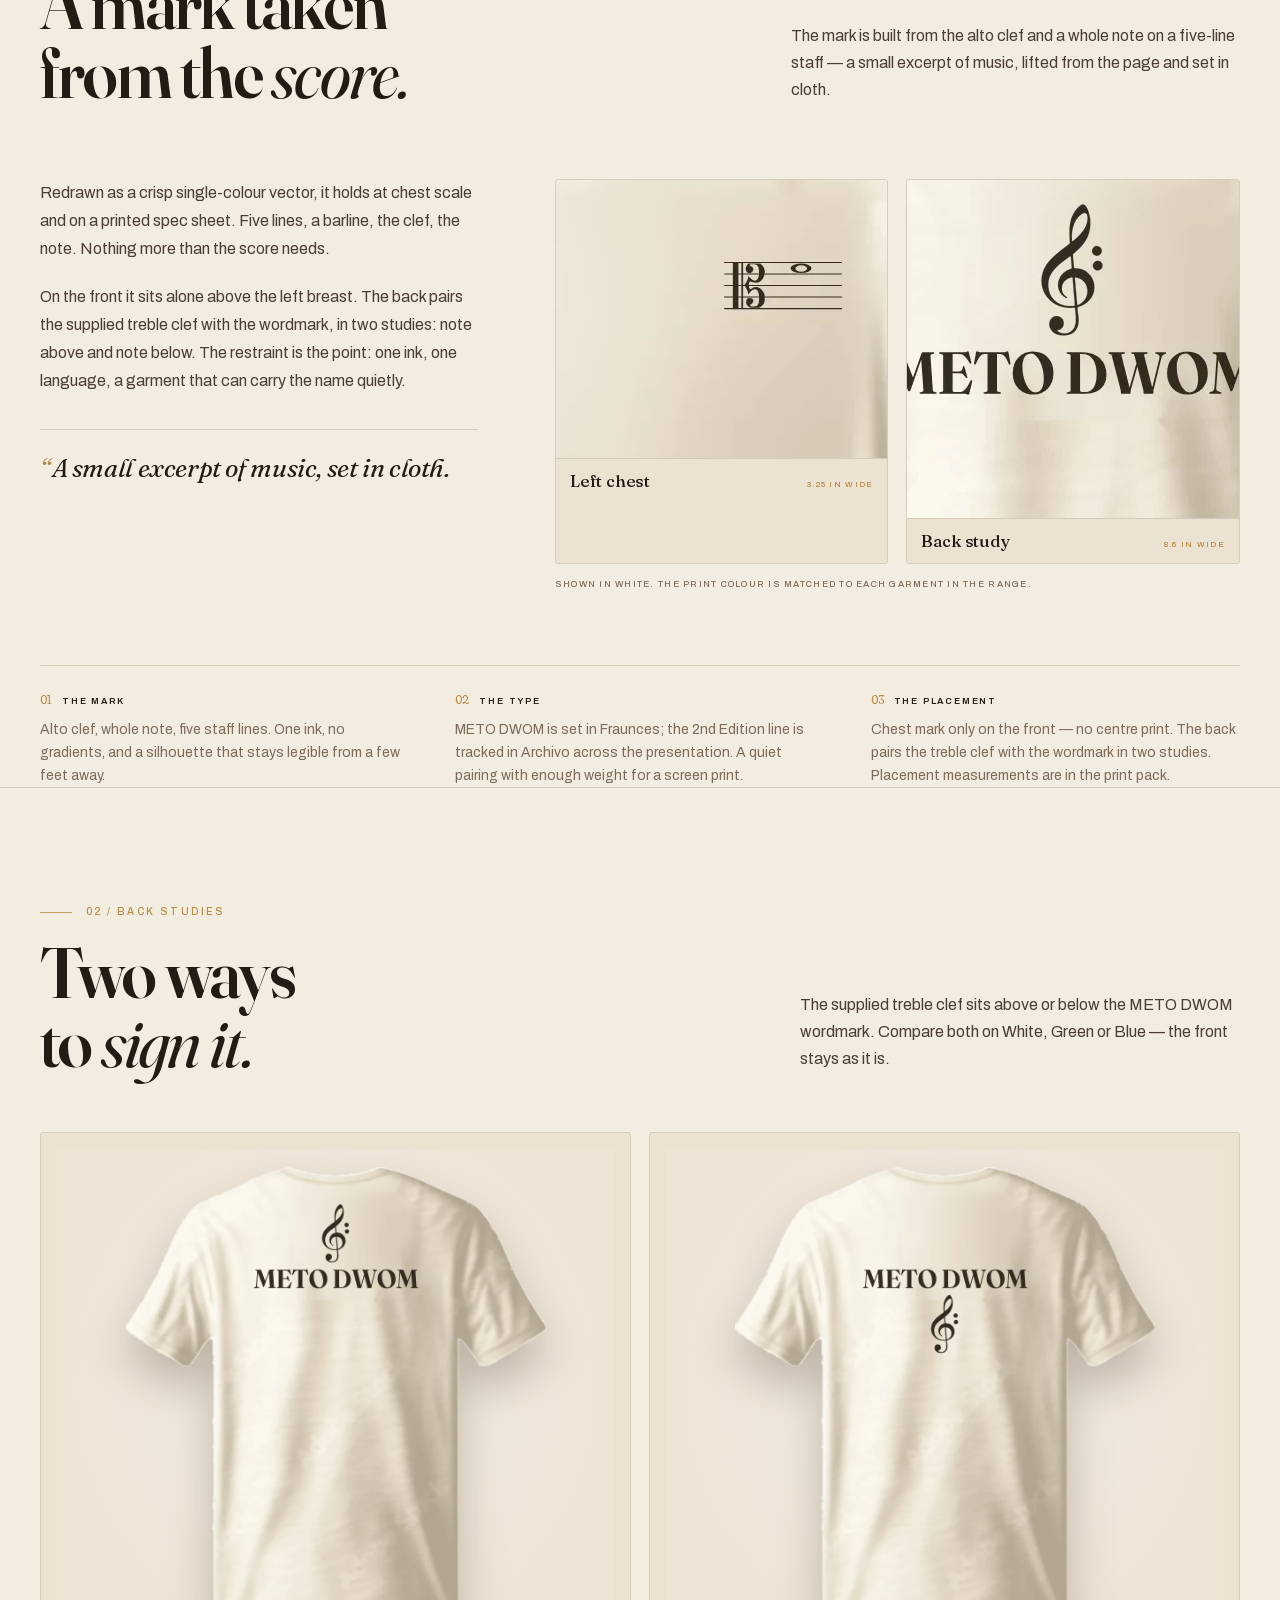
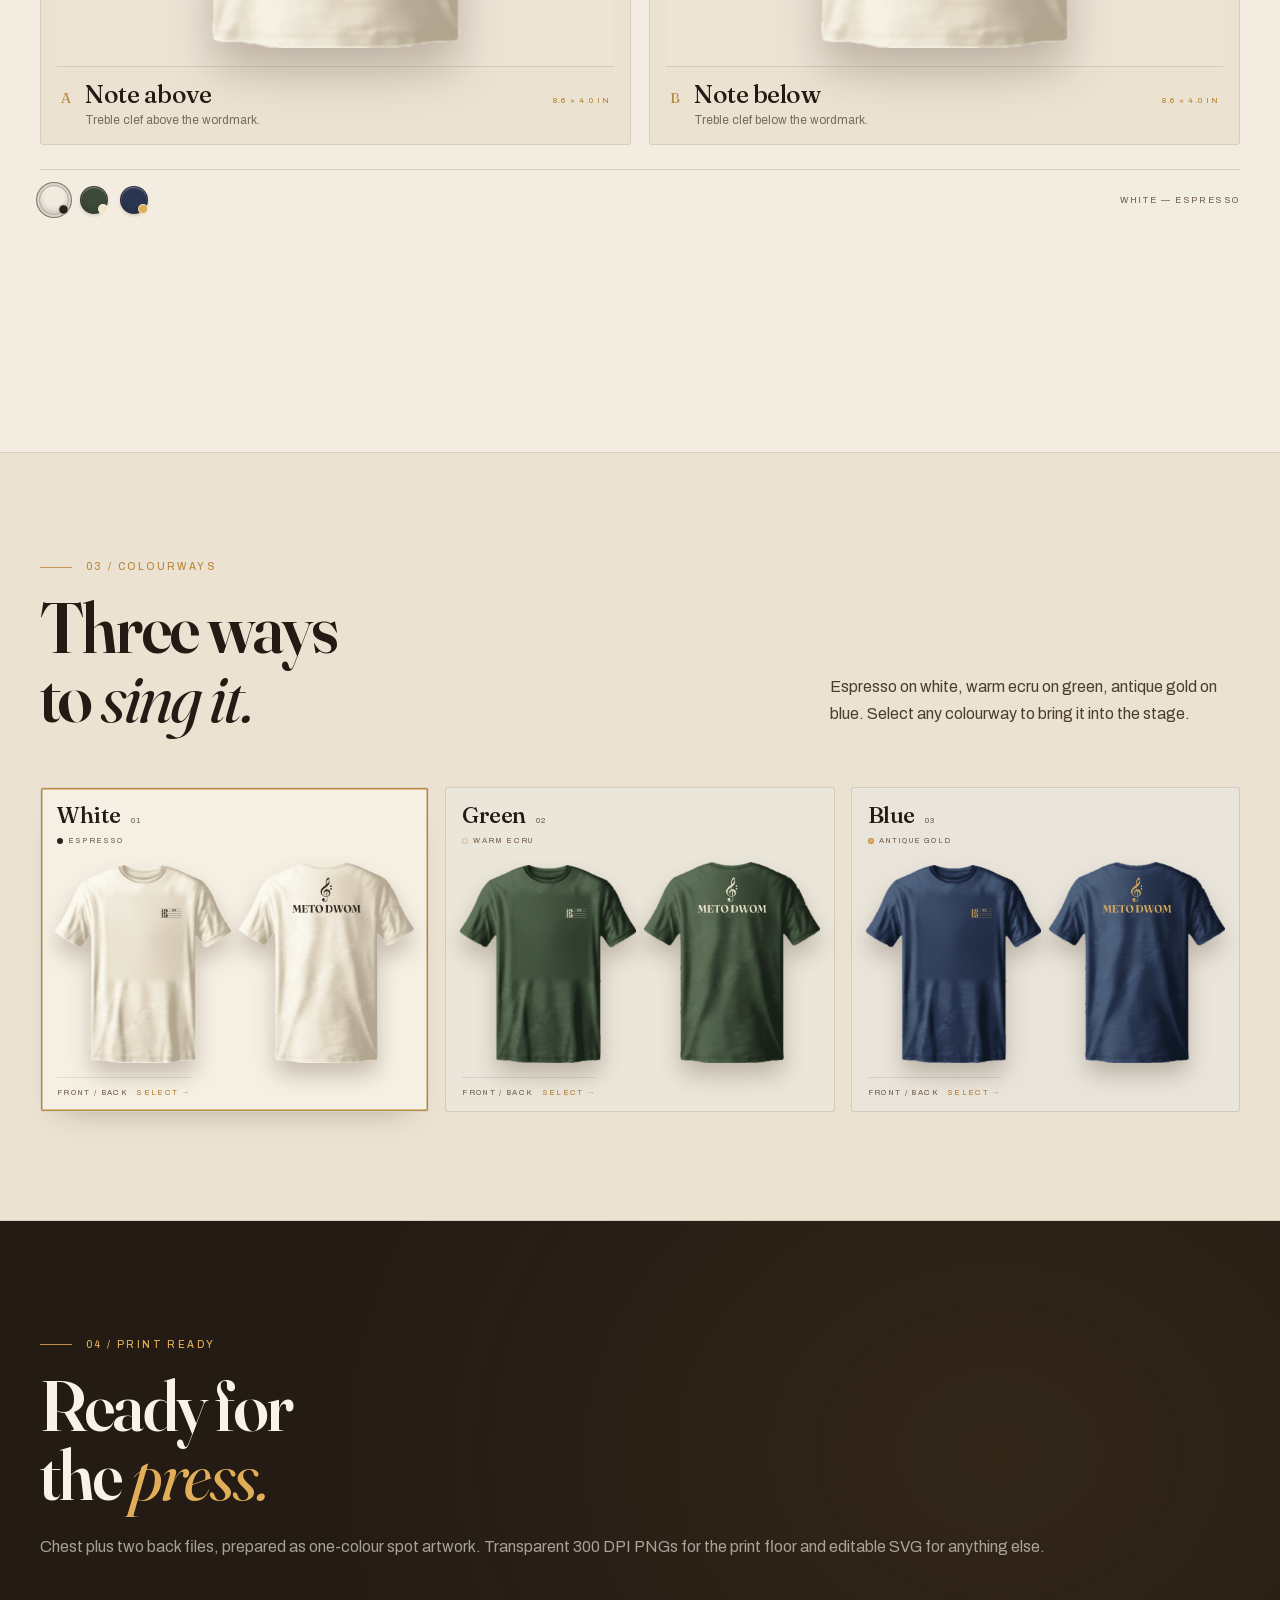
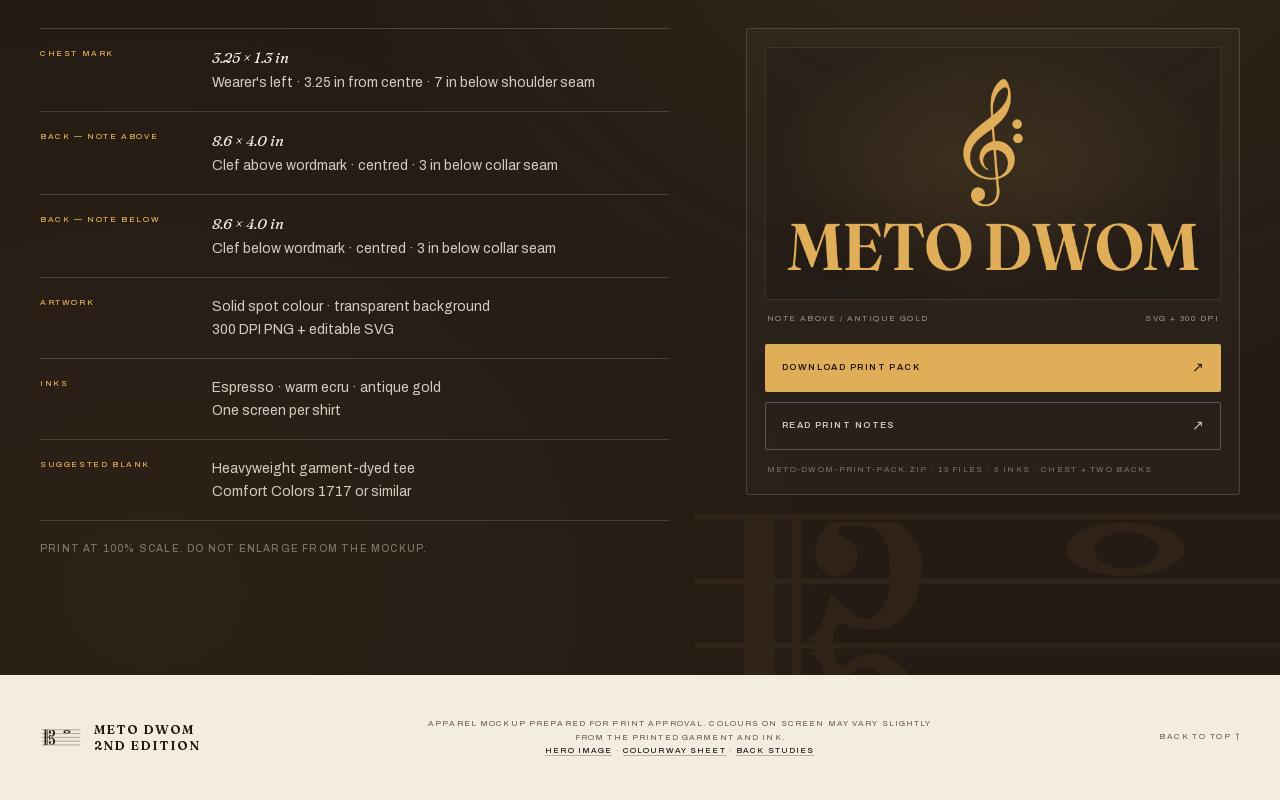
==== commit b91ece4e: "Add treble-clef back studies" ====
--- a/index.html
+++ b/index.html
@@ -4,7 +4,7 @@
   <meta charset="utf-8">
   <meta name="viewport" content="width=device-width, initial-scale=1">
   <title>Meto Dwom 2nd Edition — Apparel Mockup</title>
-  <meta name="description" content="Apparel mockup for Meto Dwom 2nd Edition. Alto clef chest mark and back wordmark across three garment colourways, with print-ready artwork.">
+  <meta name="description" content="Apparel mockup for Meto Dwom 2nd Edition. Alto clef chest mark and two treble-clef back studies across three garment colourways, with print-ready artwork.">
   <meta name="theme-color" content="#f3ede1">
   <link rel="icon" href="assets/img/mark.svg" type="image/svg+xml">
   <link rel="alternate icon" href="favicon.ico">
@@ -39,6 +39,7 @@
       </a>
       <nav class="header-nav" aria-label="Page sections">
         <a href="#design">The design</a>
+        <a href="#back-studies">Back studies</a>
         <a href="#colourways">Colourways</a>
         <a href="#print">Print specs</a>
         <a class="nav-cta" href="print/meto-dwom-print-pack.zip" download>Print pack</a>
@@ -48,14 +49,15 @@
 
   <main>
     <section class="hero" aria-labelledby="hero-title">
-      <div class="container hero-head">
+      <div class="container hero-layout">
+        <div class="hero-head">
         <div class="hero-title">
           <p class="eyebrow">Apparel concept — 002</p>
           <h1 id="hero-title">Meto <em>Dwom</em></h1>
           <p class="edition-line">Second Edition <span>·</span> Front &amp; back</p>
         </div>
         <div class="hero-aside">
-          <p class="lede">A hymnbook in cloth. The alto clef and whole note mark the left chest; the wordmark carries the back. Three garment-dyed colourways, built as one-colour prints.</p>
+          <p class="lede">A hymnbook in cloth. The alto clef and whole note mark the left chest; the treble clef and wordmark carry the back. Three garment-dyed colourways, built as one-colour prints.</p>
           <dl class="stats">
             <div><dt>03</dt><dd>colourways</dd></div>
             <div><dt>02</dt><dd>placements</dd></div>
@@ -64,36 +66,48 @@
         </div>
       </div>
 
-      <div class="container stage-shell">
-        <div class="stage" id="stage">
-          <div class="stage-head">
-            <span class="stage-label">Front &amp; back<span class="dot"></span>Live mockup</span>
-            <span class="stage-meta" id="stage-meta">White — Espresso</span>
-          </div>
-
-          <div class="shirt-pair">
-            <figure class="shirt-figure">
-              <div class="shirt-wrap">
-                <img id="hero-front" src="assets/img/tees/white-front.webp" width="966" height="1088" alt="White T-shirt, front view, with the Meto Dwom staff mark on the left chest" fetchpriority="high">
-              </div>
-              <figcaption><span class="fig-num">01</span> <span>Front</span> <span class="fig-detail">· Left chest</span></figcaption>
-            </figure>
-            <figure class="shirt-figure">
-              <div class="shirt-wrap">
-                <img id="hero-back" src="assets/img/tees/white-back.webp" width="950" height="1088" alt="White T-shirt, back view, with the Meto Dwom 2nd Edition wordmark" fetchpriority="high">
-              </div>
-              <figcaption><span class="fig-num">02</span> <span>Back</span> <span class="fig-detail">· Wordmark</span></figcaption>
-            </figure>
-          </div>
-
-          <div class="stage-foot">
-            <div class="swatches" id="swatches" role="group" aria-label="Choose a shirt colour"></div>
-            <div class="stage-hint"><strong>3 colourways</strong> · select a swatch</div>
-          </div>
-        </div>
-        <div class="stage-caption">
-          <span>Mockup preview — not to scale</span>
-          <span>Print artwork: 300 DPI · solid spot colour</span>
+        <div class="stage-shell">
+          <div class="stage" id="stage" data-view="front">
+            <div class="stage-head">
+              <span class="stage-label"><span class="stage-label-prefix">Front &amp; back<span class="dot"></span></span>Live mockup</span>
+              <span class="stage-meta" id="stage-meta">White — Espresso</span>
+            </div>
+
+            <div class="stage-view" role="group" aria-label="Choose shirt view">
+              <button type="button" class="view-btn is-active" data-view="front" aria-pressed="true">Front</button>
+              <button type="button" class="view-btn" data-view="back" aria-pressed="false">Back</button>
+            </div>
+
+            <div class="stage-back-style" role="group" aria-label="Choose back note position">
+              <span class="back-style-label">Back note</span>
+              <button type="button" class="back-btn is-active" data-back="above" aria-pressed="true">Above</button>
+              <button type="button" class="back-btn" data-back="below" aria-pressed="false">Below</button>
+            </div>
+
+            <div class="shirt-pair" data-view="front">
+              <figure class="shirt-figure" data-view="front">
+                <div class="shirt-wrap">
+                  <img id="hero-front" src="assets/img/tees/white-front.webp" width="966" height="1088" alt="White T-shirt, front view, with the Meto Dwom staff mark on the left chest" fetchpriority="high">
+                </div>
+                <figcaption><span class="fig-num">01</span> <span>Front</span> <span class="fig-detail">· Left chest</span></figcaption>
+              </figure>
+              <figure class="shirt-figure" data-view="back">
+                <div class="shirt-wrap">
+                  <img id="hero-back" src="assets/img/tees/white-back-above.webp" width="950" height="1088" alt="White T-shirt, back view, with the treble clef above the Meto Dwom wordmark" fetchpriority="high">
+                </div>
+                <figcaption><span class="fig-num">02</span> <span>Back</span> <span class="fig-detail" id="hero-back-caption">· Note above</span></figcaption>
+              </figure>
+            </div>
+
+            <div class="stage-foot">
+              <div class="swatches" id="swatches" role="group" aria-label="Choose a shirt colour"></div>
+              <div class="stage-hint"><strong>3 colourways</strong> · select a swatch</div>
+            </div>
+          </div>
+          <div class="stage-caption">
+            <span>Mockup preview — not to scale</span>
+            <span>Print artwork: 300 DPI · solid spot colour</span>
+          </div>
         </div>
       </div>
     </section>
@@ -118,7 +132,7 @@
         <div class="design-grid">
           <div class="design-copy">
             <p>Redrawn as a crisp single-colour vector, it holds at chest scale and on a printed spec sheet. Five lines, a barline, the clef, the note. Nothing more than the score needs.</p>
-            <p>On the front it sits alone above the left breast. The back is text only: METO DWOM, with the edition line tracked beneath. The restraint is the point: one ink, one mark, a garment that can carry the name quietly.</p>
+            <p>On the front it sits alone above the left breast. The back pairs the supplied treble clef with the wordmark, in two studies: note above and note below. The restraint is the point: one ink, one language, a garment that can carry the name quietly.</p>
             <blockquote class="pullquote">A small excerpt of music, set in cloth.</blockquote>
           </div>
 
@@ -132,9 +146,9 @@
                 </figcaption>
               </figure>
               <figure class="detail-card">
-                <img src="assets/img/detail-back.webp" width="450" height="338" alt="Close-up of the Meto Dwom back wordmark on the white shirt" loading="lazy">
+                <img src="assets/img/detail-back.webp" width="450" height="338" alt="Close-up of the note-above back study on the white shirt" loading="lazy">
                 <figcaption class="detail-meta">
-                  <h3>Upper back</h3>
+                  <h3>Back study</h3>
                   <span>8.6 in wide</span>
                 </figcaption>
               </figure>
@@ -150,12 +164,59 @@
           </div>
           <div class="note">
             <h3><span>02</span> The type</h3>
-            <p>METO DWOM is set in Fraunces; 2ND EDITION is tracked in Archivo. A quiet pairing with enough weight for a screen print.</p>
+            <p>METO DWOM is set in Fraunces; the 2nd Edition line is tracked in Archivo across the presentation. A quiet pairing with enough weight for a screen print.</p>
           </div>
           <div class="note">
             <h3><span>03</span> The placement</h3>
-            <p>Chest mark only on the front — no centre print. The back is the wordmark and edition line only. Placement measurements are in the print pack.</p>
-          </div>
+            <p>Chest mark only on the front — no centre print. The back pairs the treble clef with the wordmark in two studies. Placement measurements are in the print pack.</p>
+          </div>
+        </div>
+      </div>
+    </section>
+
+    <section class="back-studies" id="back-studies" aria-labelledby="back-studies-title">
+      <div class="container">
+        <div class="studies-head">
+          <div>
+            <p class="kicker">02 / Back studies</p>
+            <h2 class="section-title" id="back-studies-title">Two ways<br>to <em>sign it.</em></h2>
+          </div>
+          <p class="section-intro">The supplied treble clef sits above or below the METO DWOM wordmark. Compare both on White, Green or Blue — the front stays as it is.</p>
+        </div>
+
+        <div class="studies-grid">
+          <figure class="study-card">
+            <div class="study-image">
+              <img class="study-img" data-study="above" src="assets/img/tees/white-back-above.webp" width="950" height="1088" alt="White shirt, back, with the treble clef above the Meto Dwom wordmark" loading="lazy">
+            </div>
+            <figcaption>
+              <span class="study-index">A</span>
+              <div>
+                <h3>Note above</h3>
+                <p>Treble clef above the wordmark.</p>
+              </div>
+              <span class="study-size">8.6 × 4.0 in</span>
+            </figcaption>
+          </figure>
+
+          <figure class="study-card">
+            <div class="study-image">
+              <img class="study-img" data-study="below" src="assets/img/tees/white-back-below.webp" width="950" height="1088" alt="White shirt, back, with the treble clef below the Meto Dwom wordmark" loading="lazy">
+            </div>
+            <figcaption>
+              <span class="study-index">B</span>
+              <div>
+                <h3>Note below</h3>
+                <p>Treble clef below the wordmark.</p>
+              </div>
+              <span class="study-size">8.6 × 4.0 in</span>
+            </figcaption>
+          </figure>
+        </div>
+
+        <div class="study-controls">
+          <div class="swatches study-swatches" id="study-swatches" role="group" aria-label="Choose a colour for the back studies"></div>
+          <p class="study-selected" id="study-colour">White — Espresso</p>
         </div>
       </div>
     </section>
@@ -164,7 +225,7 @@
       <div class="container">
         <div class="colour-head">
           <div>
-            <p class="kicker">02 / Colourways</p>
+            <p class="kicker">03 / Colourways</p>
             <h2 class="section-title" id="colour-title">Three ways<br>to <em>sing it.</em></h2>
           </div>
           <p class="section-intro">Espresso on white, warm ecru on green, antique gold on blue. Select any colourway to bring it into the stage.</p>
@@ -177,9 +238,9 @@
       <svg class="print-watermark" viewBox="0 0 600 296" aria-hidden="true"><use href="#staff-mark"/></svg>
       <div class="container">
         <div class="print-head">
-          <p class="kicker">03 / Print ready</p>
+          <p class="kicker">04 / Print ready</p>
           <h2 class="section-title" id="print-title">Ready for<br>the <em>press.</em></h2>
-          <p class="section-intro">Separate chest and back files, prepared as one-colour spot artwork. Transparent 300 DPI PNGs for the print floor and editable SVG for anything else.</p>
+          <p class="section-intro">Chest plus two back files, prepared as one-colour spot artwork. Transparent 300 DPI PNGs for the print floor and editable SVG for anything else.</p>
         </div>
 
         <div class="print-grid">
@@ -190,8 +251,12 @@
                 <dd><em>3.25 × 1.3 in</em><br>Wearer's left · 3.25 in from centre · 7 in below shoulder seam</dd>
               </div>
               <div class="spec-row">
-                <dt>Back wordmark</dt>
-                <dd><em>8.6 × 1.7 in</em><br>Centred · 3.25 in below collar seam</dd>
+                <dt>Back — note above</dt>
+                <dd><em>8.6 × 4.0 in</em><br>Clef above wordmark · centred · 3 in below collar seam</dd>
+              </div>
+              <div class="spec-row">
+                <dt>Back — note below</dt>
+                <dd><em>8.6 × 4.0 in</em><br>Clef below wordmark · centred · 3 in below collar seam</dd>
               </div>
               <div class="spec-row">
                 <dt>Artwork</dt>
@@ -211,17 +276,17 @@
 
           <div class="print-card">
             <div class="print-art">
-              <img src="print/meto-dwom-back-gold.png" width="2700" height="626" alt="Gold Meto Dwom 2nd Edition back wordmark artwork on a dark panel" loading="lazy">
+              <img src="print/meto-dwom-back-above-gold.png" width="2700" height="1324" alt="Gold Meto Dwom back study with the treble clef above the wordmark" loading="lazy">
             </div>
             <div class="print-art-label">
-              <span>Back wordmark / antique gold</span>
+              <span>Note above / antique gold</span>
               <span>SVG + 300 DPI</span>
             </div>
             <div class="print-actions">
               <a class="btn" href="print/meto-dwom-print-pack.zip" download>Download print pack</a>
               <a class="btn btn-ghost" href="print/README.md" target="_blank" rel="noopener">Read print notes</a>
             </div>
-            <p class="file-note">meto-dwom-print-pack.zip · 9 files · 3 inks · chest + back</p>
+            <p class="file-note">meto-dwom-print-pack.zip · 13 files · 3 inks · chest + two backs</p>
           </div>
         </div>
       </div>
@@ -234,7 +299,7 @@
         <svg class="brand-mark" viewBox="0 0 600 296" aria-hidden="true"><use href="#staff-mark"/></svg>
         <span>Meto Dwom<br>2nd Edition</span>
       </a>
-      <p class="footer-note">Apparel mockup prepared for print approval. Colours on screen may vary slightly from the printed garment and ink.<br><a href="exports/meto-dwom-hero-white.png">Hero image</a> · <a href="exports/meto-dwom-colourways.png">Colourway sheet</a></p>
+      <p class="footer-note">Apparel mockup prepared for print approval. Colours on screen may vary slightly from the printed garment and ink.<br><a href="exports/meto-dwom-hero-white.png">Hero image</a> · <a href="exports/meto-dwom-colourways.png">Colourway sheet</a> · <a href="exports/meto-dwom-back-studies.png">Back studies</a></p>
       <a class="to-top" href="#top">Back to top ↑</a>
     </div>
   </footer>
--- a/assets/css/style.css
+++ b/assets/css/style.css
@@ -398,6 +398,98 @@
 
 .stage-meta { text-align: right; }
 
+.stage-view {
+  display: none;
+  align-items: center;
+  justify-content: center;
+  width: fit-content;
+  margin: 12px auto 0;
+  padding: 3px;
+  border: 1px solid rgba(42, 27, 15, .22);
+  border-radius: 2px;
+  background: rgba(255, 248, 235, .28);
+}
+
+.view-btn {
+  appearance: none;
+  min-width: 84px;
+  height: 44px;
+  padding: 0 18px;
+  border: 0;
+  border-radius: 1px;
+  background: transparent;
+  color: rgba(42, 27, 15, .7);
+  font-family: var(--sans);
+  font-size: 8px;
+  font-weight: 600;
+  letter-spacing: .18em;
+  line-height: 1;
+  text-transform: uppercase;
+  cursor: pointer;
+  transition: background .2s ease, color .2s ease;
+}
+
+.view-btn.is-active {
+  background: rgba(36, 27, 20, .9);
+  color: var(--paper);
+}
+
+.view-btn:focus-visible {
+  outline: 1px solid rgba(36, 27, 20, .8);
+  outline-offset: 2px;
+}
+
+.stage-back-style {
+  display: flex;
+  align-items: center;
+  width: fit-content;
+  margin: 12px auto 0;
+  padding: 3px;
+  border: 1px solid rgba(42, 27, 15, .18);
+  border-radius: 2px;
+  background: rgba(255, 248, 235, .2);
+}
+
+.back-style-label {
+  padding: 0 10px 0 8px;
+  font-size: 8px;
+  font-weight: 600;
+  letter-spacing: .18em;
+  line-height: 1;
+  text-transform: uppercase;
+  color: rgba(42, 27, 15, .55);
+  white-space: nowrap;
+}
+
+.back-btn {
+  appearance: none;
+  min-width: 72px;
+  height: 44px;
+  padding: 0 14px;
+  border: 0;
+  border-radius: 1px;
+  background: transparent;
+  color: rgba(42, 27, 15, .7);
+  font-family: var(--sans);
+  font-size: 8px;
+  font-weight: 600;
+  letter-spacing: .16em;
+  line-height: 1;
+  text-transform: uppercase;
+  cursor: pointer;
+  transition: background .2s ease, color .2s ease;
+}
+
+.back-btn.is-active {
+  background: rgba(36, 27, 20, .9);
+  color: var(--paper);
+}
+
+.back-btn:focus-visible {
+  outline: 1px solid rgba(36, 27, 20, .8);
+  outline-offset: 2px;
+}
+
 .shirt-pair {
   display: grid;
   grid-template-columns: repeat(2, minmax(0, 1fr));
@@ -742,6 +834,122 @@
 }
 
 /* ---------------- colourways ---------------- */
+
+.back-studies {
+  padding: clamp(72px, 10vw, 118px) 0;
+  border-top: 1px solid var(--line);
+}
+
+.studies-head {
+  display: flex;
+  align-items: flex-end;
+  justify-content: space-between;
+  gap: 40px;
+}
+
+.studies-head .section-intro {
+  max-width: 440px;
+  margin: 0 0 4px;
+}
+
+.studies-grid {
+  display: grid;
+  grid-template-columns: repeat(2, minmax(0, 1fr));
+  gap: 18px;
+  margin-top: clamp(38px, 5vw, 56px);
+}
+
+.study-card {
+  margin: 0;
+  padding: 16px 16px 0;
+  border: 1px solid var(--line);
+  border-radius: 3px;
+  background: var(--paper-deep);
+  overflow: hidden;
+}
+
+.study-image {
+  display: flex;
+  align-items: center;
+  justify-content: center;
+  min-height: 420px;
+  padding: 18px;
+  background:
+    radial-gradient(ellipse at 50% 45%, rgba(255, 255, 255, .35), transparent 70%),
+    rgba(255, 255, 255, .08);
+}
+
+.study-image img {
+  display: block;
+  width: min(100%, 420px);
+  height: auto;
+  filter: drop-shadow(0 24px 22px rgba(44, 26, 10, .25));
+}
+
+.study-card figcaption {
+  display: grid;
+  grid-template-columns: auto minmax(0, 1fr) auto;
+  align-items: baseline;
+  gap: 14px;
+  padding: 14px 4px 16px;
+  border-top: 1px solid rgba(36, 27, 20, .12);
+}
+
+.study-index {
+  font-family: var(--display);
+  font-size: 14px;
+  font-weight: 400;
+  line-height: 1;
+  color: var(--gold);
+}
+
+.study-card h3 {
+  margin: 0;
+  font-family: var(--display);
+  font-size: 25px;
+  font-weight: 500;
+  line-height: 1.05;
+  letter-spacing: -.02em;
+  font-variation-settings: 'opsz' 40, 'wght' 500;
+}
+
+.study-card figcaption p {
+  margin: 4px 0 0;
+  font-size: 12px;
+  line-height: 1.4;
+  color: var(--muted);
+}
+
+.study-size {
+  font-size: 8px;
+  font-weight: 500;
+  letter-spacing: .16em;
+  line-height: 1.3;
+  text-transform: uppercase;
+  color: var(--gold);
+  white-space: nowrap;
+}
+
+.study-controls {
+  display: flex;
+  flex-wrap: wrap;
+  align-items: center;
+  justify-content: space-between;
+  gap: 16px;
+  margin-top: 24px;
+  padding-top: 16px;
+  border-top: 1px solid var(--line);
+}
+
+.study-selected {
+  margin: 0;
+  font-size: 9px;
+  font-weight: 500;
+  letter-spacing: .18em;
+  line-height: 1.4;
+  text-transform: uppercase;
+  color: var(--muted);
+}
 
 .colourways {
   margin-top: clamp(78px, 10vw, 120px);
@@ -1215,6 +1423,8 @@
   .colour-head { align-items: flex-start; flex-direction: column; gap: 24px; }
   .colour-head .section-intro { max-width: 520px; }
   .colour-grid { grid-template-columns: 1fr; }
+  .studies-head { align-items: flex-start; flex-direction: column; gap: 24px; }
+  .studies-head .section-intro { max-width: 520px; }
   .print-grid { max-width: 760px; }
   .print-watermark { width: 520px; right: -15%; bottom: -8%; }
   .footer-inner { flex-wrap: wrap; }
@@ -1224,34 +1434,112 @@
 @media (max-width: 700px) {
   .container { width: calc(100% - 36px); }
 
-  .header-inner { min-height: 74px; gap: 16px; }
+  .header-inner { min-height: 64px; gap: 16px; }
+  .brand { min-height: 44px; }
   .brand-mark { width: 48px; }
   .brand-name { font-size: 13px; }
   .header-nav a:not(.nav-cta) { display: none; }
-  .header-nav .nav-cta { font-size: 8px; }
+  .header-nav .nav-cta {
+    display: inline-flex;
+    align-items: center;
+    min-height: 44px;
+    padding: 0 2px;
+    font-size: 8px;
+  }
   .header-nav .nav-cta::before { margin-right: 5px; }
 
-  .hero-title h1 { font-size: clamp(3.75rem, 15vw, 5.6rem); }
-  .edition-line { margin-top: 22px; font-size: 8px; }
+  .hero { padding-top: 30px; }
+  .hero-layout { display: flex; flex-direction: column; }
+  .hero-head { display: contents; }
+  .hero-title { order: 1; }
+  .stage-shell { order: 2; margin-top: 24px; }
+  .hero-aside { order: 3; max-width: none; padding-top: 30px; padding-bottom: 0; }
+  .hero-title h1 { margin-top: 20px; font-size: clamp(3.75rem, 15vw, 5.6rem); }
+  .edition-line { margin-top: 18px; font-size: 8px; }
   .lede { font-size: 15px; }
-
-  .stage { padding: 16px 14px 15px; }
-  .stage-head { font-size: 7.5px; letter-spacing: .14em; gap: 10px; }
+  .stats { max-width: none; margin-top: 24px; padding-top: 16px; }
+
+  .stage { padding: 16px 14px 14px; }
+  .stage-head {
+    flex-wrap: wrap;
+    gap: 8px;
+    font-size: 8px;
+    letter-spacing: .14em;
+  }
+  .stage-meta { display: block; white-space: nowrap; }
   .stage-head .dot { margin: 0 4px 2px; }
   .shirt-pair { gap: 10px; margin-top: 2px; }
   .shirt-wrap { filter: drop-shadow(0 18px 15px rgba(43, 24, 8, .3)); }
   .shirt-figure figcaption {
     gap: 5px;
-    margin-top: 9px;
-    font-size: 6.5px;
-    letter-spacing: .14em;
+    margin-top: 10px;
+    font-size: 8px;
+    letter-spacing: .15em;
   }
   .fig-detail { display: none; }
-  .stage-foot { flex-direction: column; align-items: flex-start; gap: 10px; padding-top: 14px; }
-  .swatches { gap: 9px; }
-  .swatch { width: 24px; height: 24px; }
-  .stage-hint { text-align: left; font-size: 7.5px; }
-  .stage-caption { font-size: 7px; gap: 10px; }
+  .stage-foot { flex-direction: column; align-items: flex-start; gap: 10px; padding-top: 12px; }
+  .swatches { gap: 2px; }
+
+  /* 44px hit area; the visible swatch stays a small dot */
+  .swatch {
+    width: 44px;
+    height: 44px;
+    border: 0;
+    background: transparent;
+    box-shadow: none;
+  }
+  .swatch::before {
+    content: '';
+    position: absolute;
+    inset: 8px;
+    border: 1px solid rgba(34, 22, 12, .28);
+    border-radius: 50%;
+    background: var(--c);
+    box-shadow:
+      inset 0 1px 1px rgba(255, 255, 255, .38),
+      inset 0 -3px 5px rgba(0, 0, 0, .13),
+      0 2px 3px rgba(50, 30, 12, .14);
+    transition: transform .2s var(--ease), box-shadow .2s ease;
+  }
+  .swatch::after {
+    right: 9px;
+    bottom: 9px;
+    width: 8px;
+    height: 8px;
+    border: 1px solid rgba(255, 248, 235, .75);
+  }
+  .swatch:hover { transform: none; }
+  .swatch:hover::before { transform: scale(1.06); }
+  .swatch.is-active { transform: none; box-shadow: none; }
+  .swatch.is-active::before {
+    box-shadow:
+      inset 0 1px 1px rgba(255, 255, 255, .38),
+      inset 0 -3px 5px rgba(0, 0, 0, .13),
+      0 0 0 2px rgba(255, 248, 235, .75),
+      0 0 0 3px rgba(38, 24, 13, .55);
+  }
+  .swatch:focus-visible { outline: none; }
+  .swatch:focus-visible::before {
+    outline: 1px solid var(--paper);
+    outline-offset: 4px;
+  }
+
+  .stage-hint { text-align: left; font-size: 8px; }
+  .stage-caption { font-size: 7.5px; gap: 10px; }
+
+  .stage-back-style { margin-top: 8px; }
+  .back-style-label { font-size: 7.5px; padding-inline: 7px; }
+  .back-btn { min-width: 68px; height: 44px; }
+
+  .studies-grid { grid-template-columns: 1fr; }
+  .study-card { padding: 12px 12px 0; }
+  .study-image { min-height: 300px; padding: 12px; }
+  .study-image img { width: min(100%, 340px); }
+  .study-card figcaption { gap: 10px; padding: 12px 4px 14px; }
+  .study-card h3 { font-size: 23px; }
+  .study-size { display: none; }
+  .study-controls { gap: 12px; }
+  .study-selected { font-size: 8px; }
 
   .marquee { height: 50px; margin-top: 68px; }
   .marquee span { font-size: 18px; padding: 0 22px; }
@@ -1276,11 +1564,47 @@
   .btn { min-height: 46px; }
 
   .footer-inner { align-items: flex-start; }
-  .to-top { margin-left: auto; }
+  .footer-brand { min-height: 44px; }
+  .footer-note a { display: inline-block; padding: 9px 0; }
+  .to-top { display: inline-flex; align-items: center; min-height: 44px; padding: 8px 0; margin-left: auto; }
+}
+
+/* One-shirt mobile stage */
+@media (max-width: 600px) {
+  .stage-view { display: flex; }
+  .stage-label-prefix { display: none; }
+  .stage-back-style { display: none; }
+  .stage[data-view="back"] .stage-back-style { display: flex; }
+  .shirt-pair {
+    display: block;
+    max-width: none;
+    margin-top: 0;
+    padding: 12px 0 0;
+  }
+  .shirt-figure { display: none; }
+  .shirt-pair[data-view="front"] .shirt-figure[data-view="front"],
+  .shirt-pair[data-view="back"] .shirt-figure[data-view="back"] {
+    display: block;
+  }
+  .shirt-wrap { max-width: 340px; margin-inline: auto; }
+  .shirt-figure figcaption {
+    gap: 6px;
+    margin-top: 12px;
+    font-size: 8.5px;
+    letter-spacing: .16em;
+  }
+  .fig-detail { display: inline; }
+  .stage-foot {
+    flex-direction: row;
+    align-items: center;
+    justify-content: flex-start;
+    gap: 0;
+    padding-top: 10px;
+  }
+  .stage-hint { display: none; }
+  .stage-caption span:last-child { display: none; }
 }
 
 @media (max-width: 390px) {
-  .swatch { width: 22px; height: 22px; }
-  .swatches { gap: 8px; }
-  .stage-head .stage-meta { display: none; }
-}
+  .stage { padding-inline: 12px; }
+}
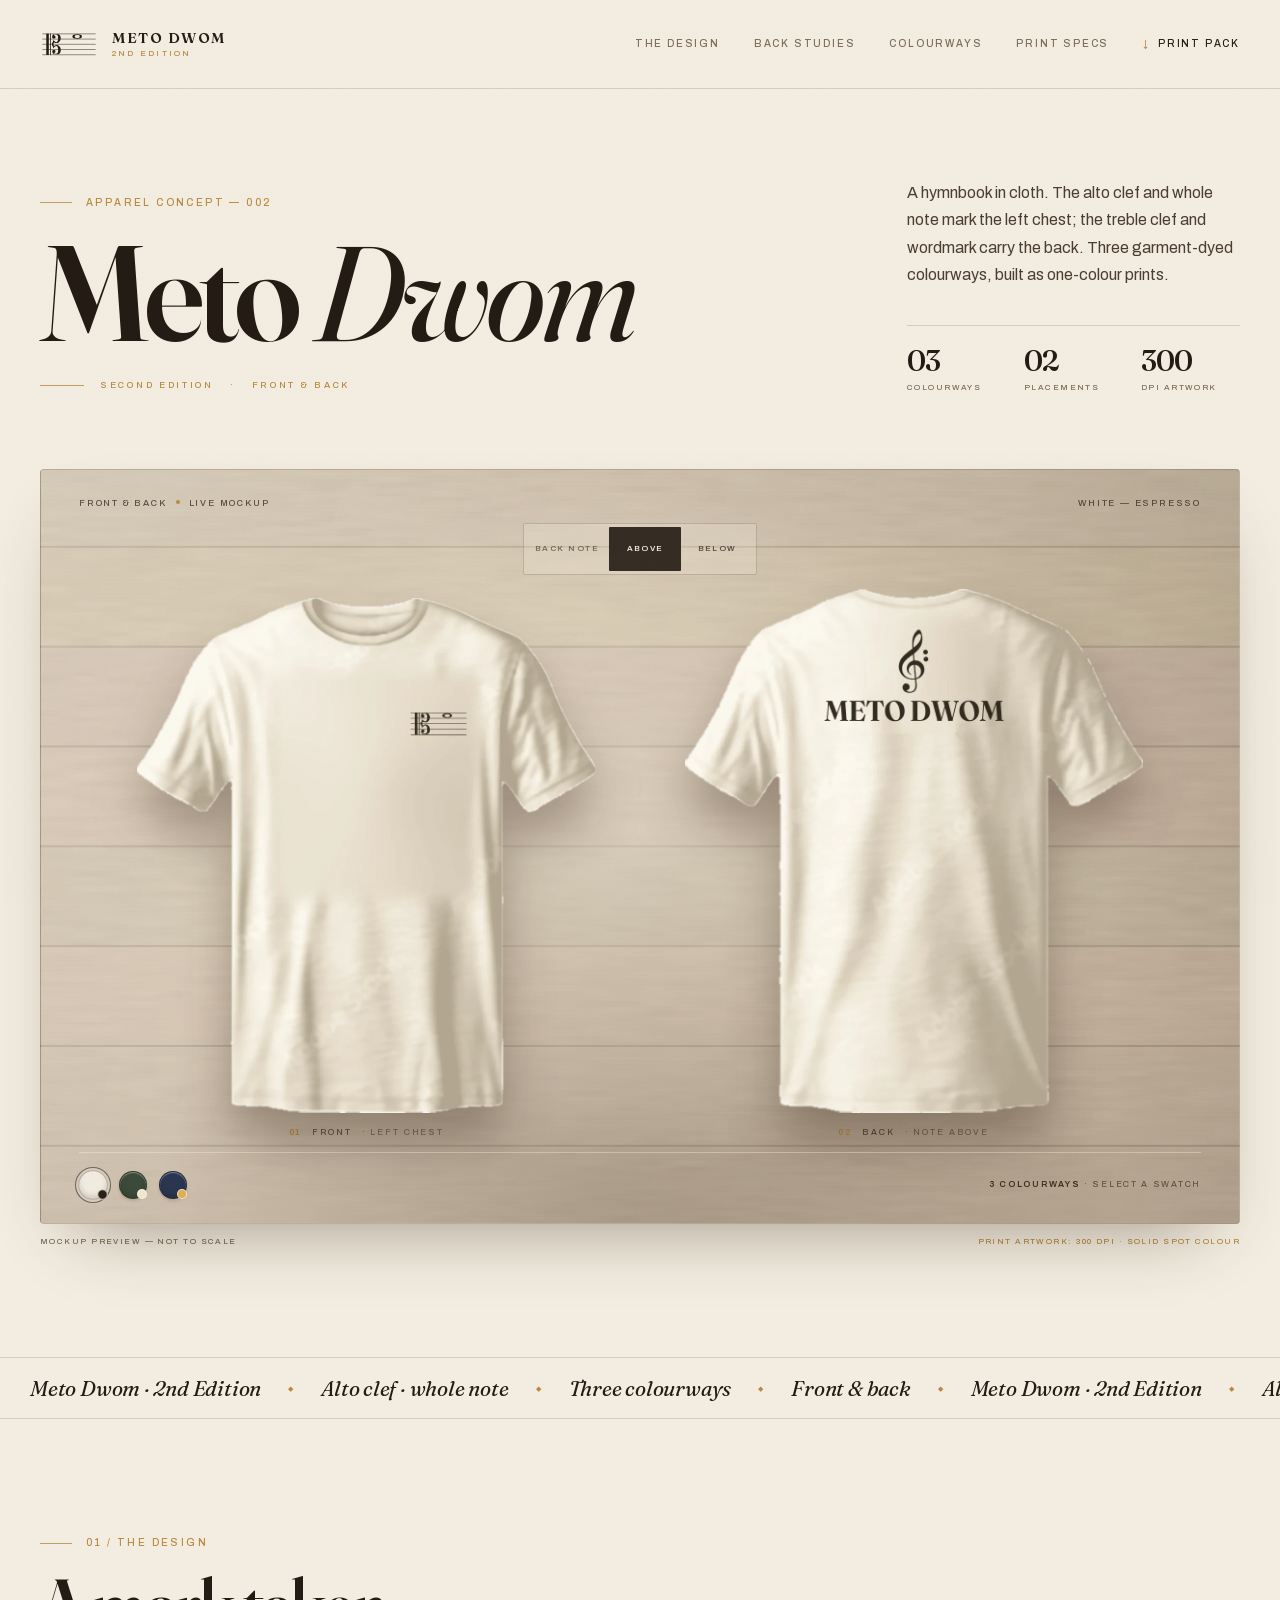
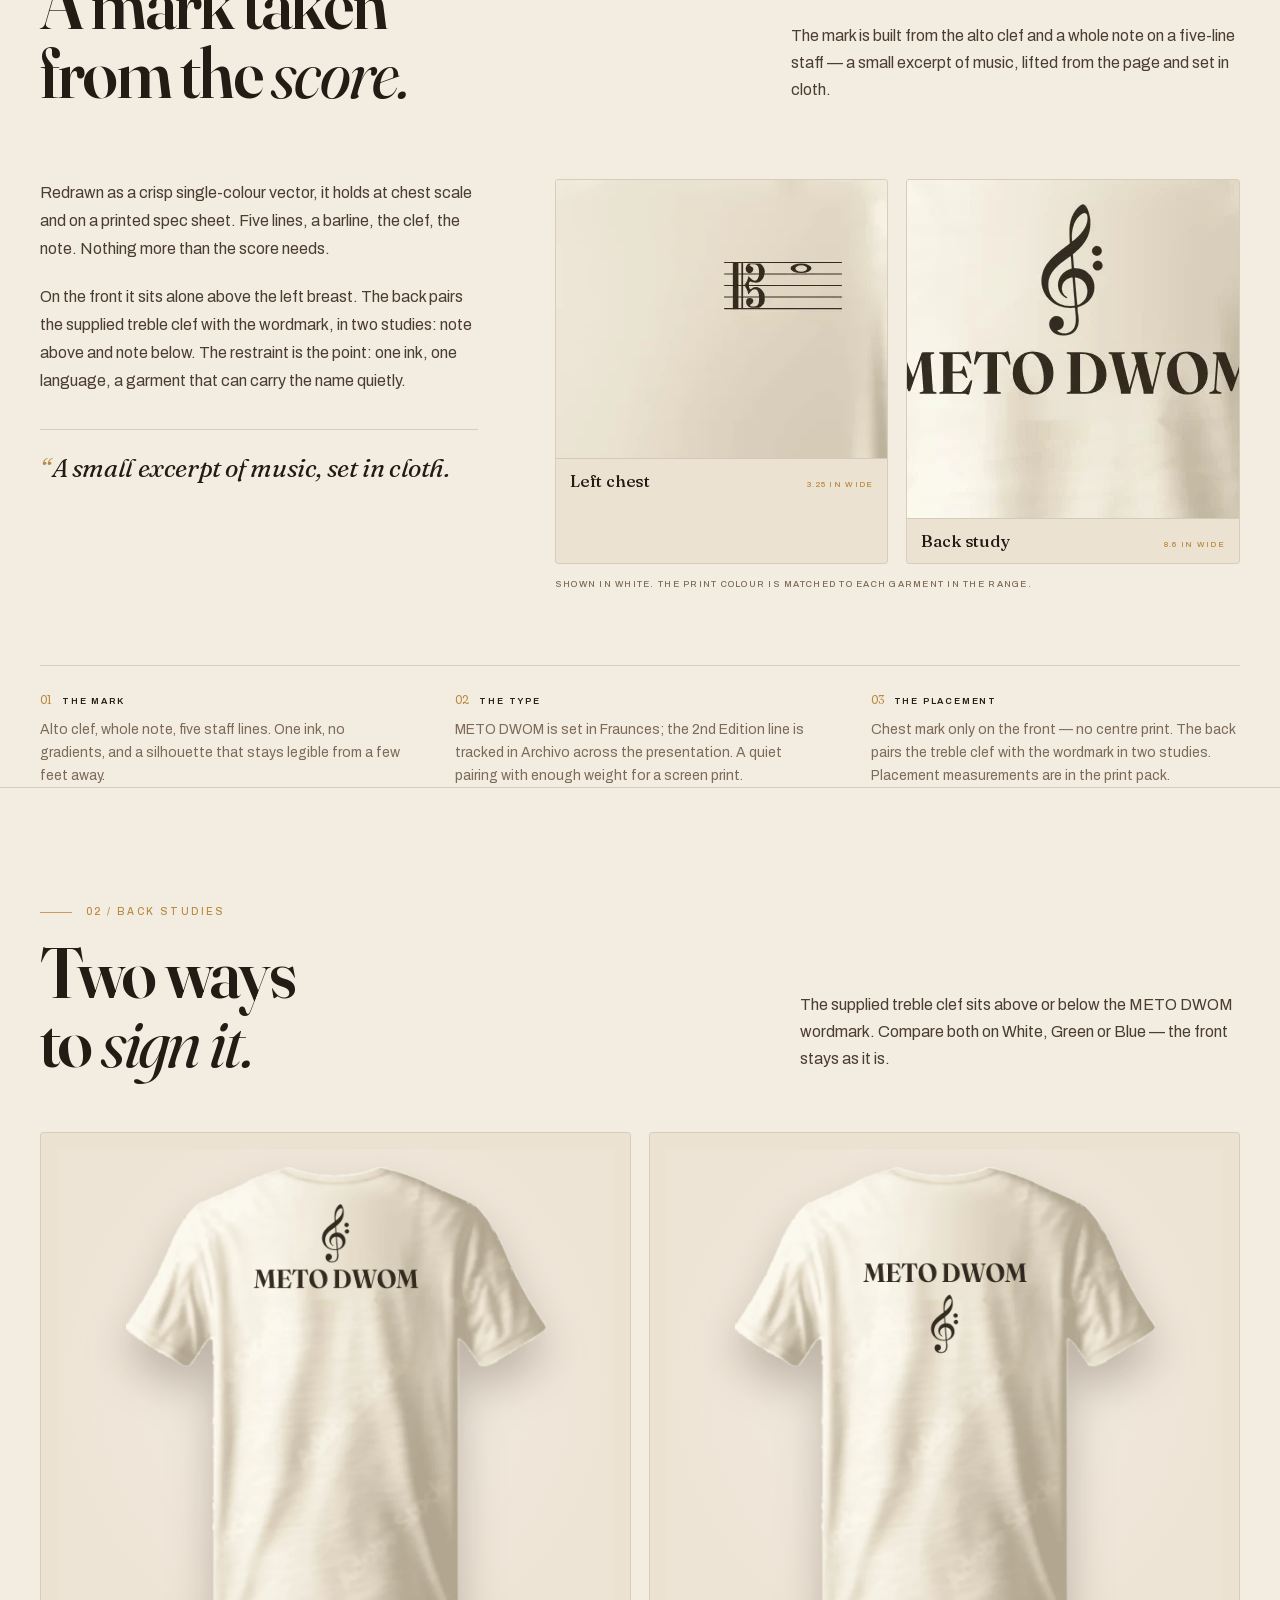
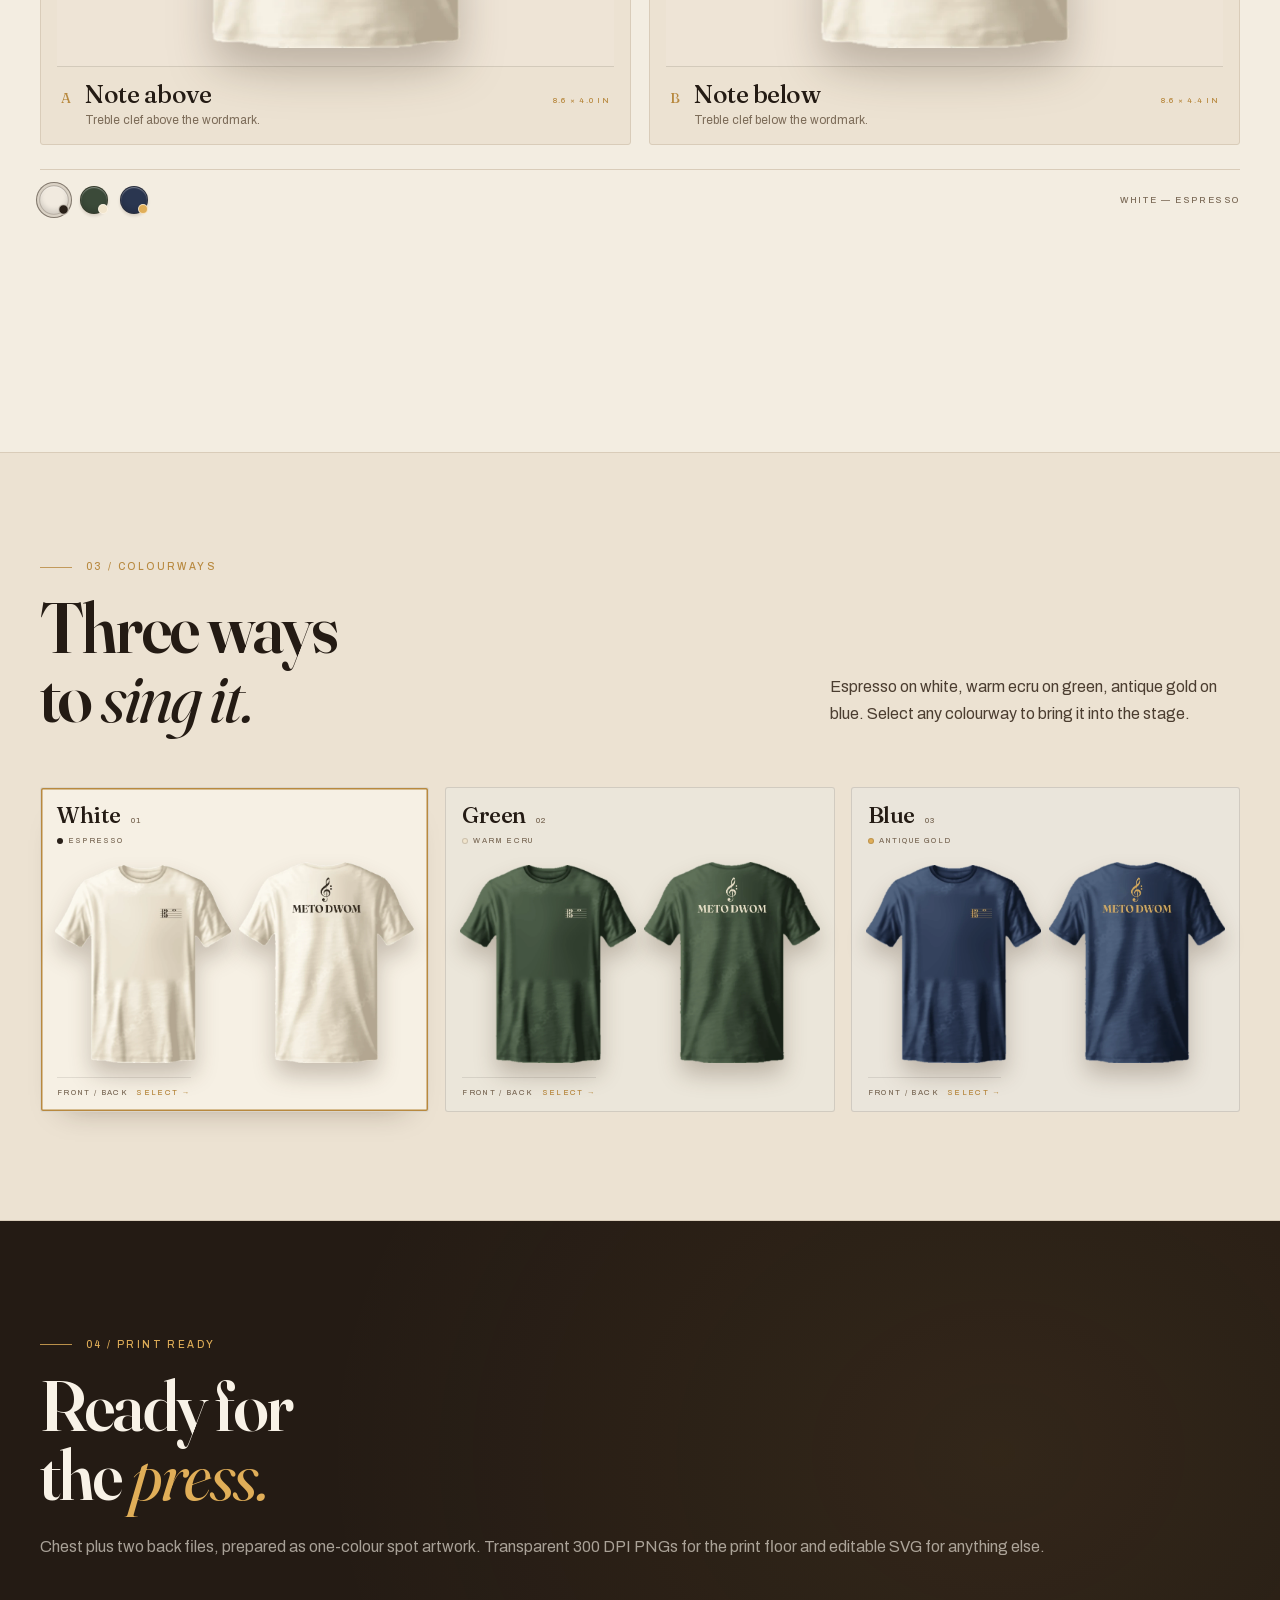
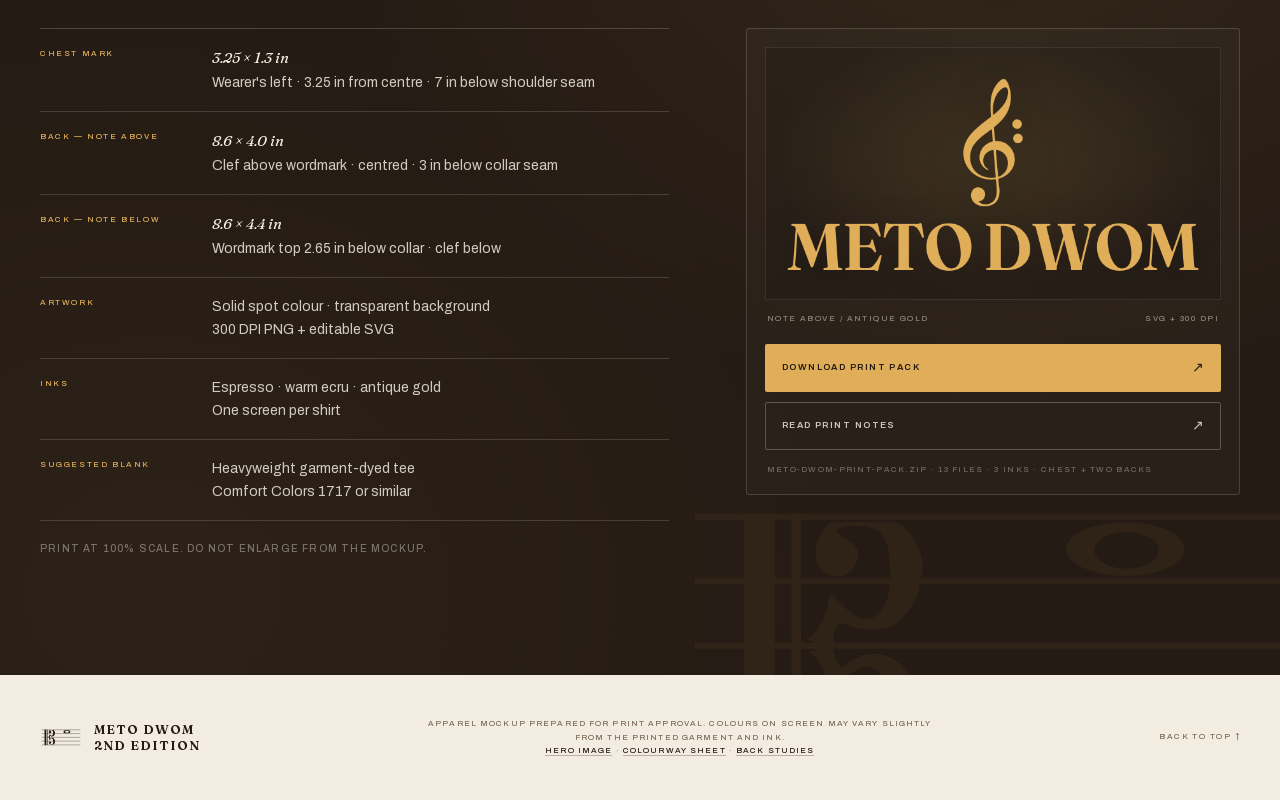
==== commit 8094f9b8: "Raise note-below wordmark" ====
--- a/index.html
+++ b/index.html
@@ -209,7 +209,7 @@
                 <h3>Note below</h3>
                 <p>Treble clef below the wordmark.</p>
               </div>
-              <span class="study-size">8.6 × 4.0 in</span>
+              <span class="study-size">8.6 × 4.4 in</span>
             </figcaption>
           </figure>
         </div>
@@ -256,7 +256,7 @@
               </div>
               <div class="spec-row">
                 <dt>Back — note below</dt>
-                <dd><em>8.6 × 4.0 in</em><br>Clef below wordmark · centred · 3 in below collar seam</dd>
+                <dd><em>8.6 × 4.4 in</em><br>Wordmark top 2.65 in below collar · clef below</dd>
               </div>
               <div class="spec-row">
                 <dt>Artwork</dt>
